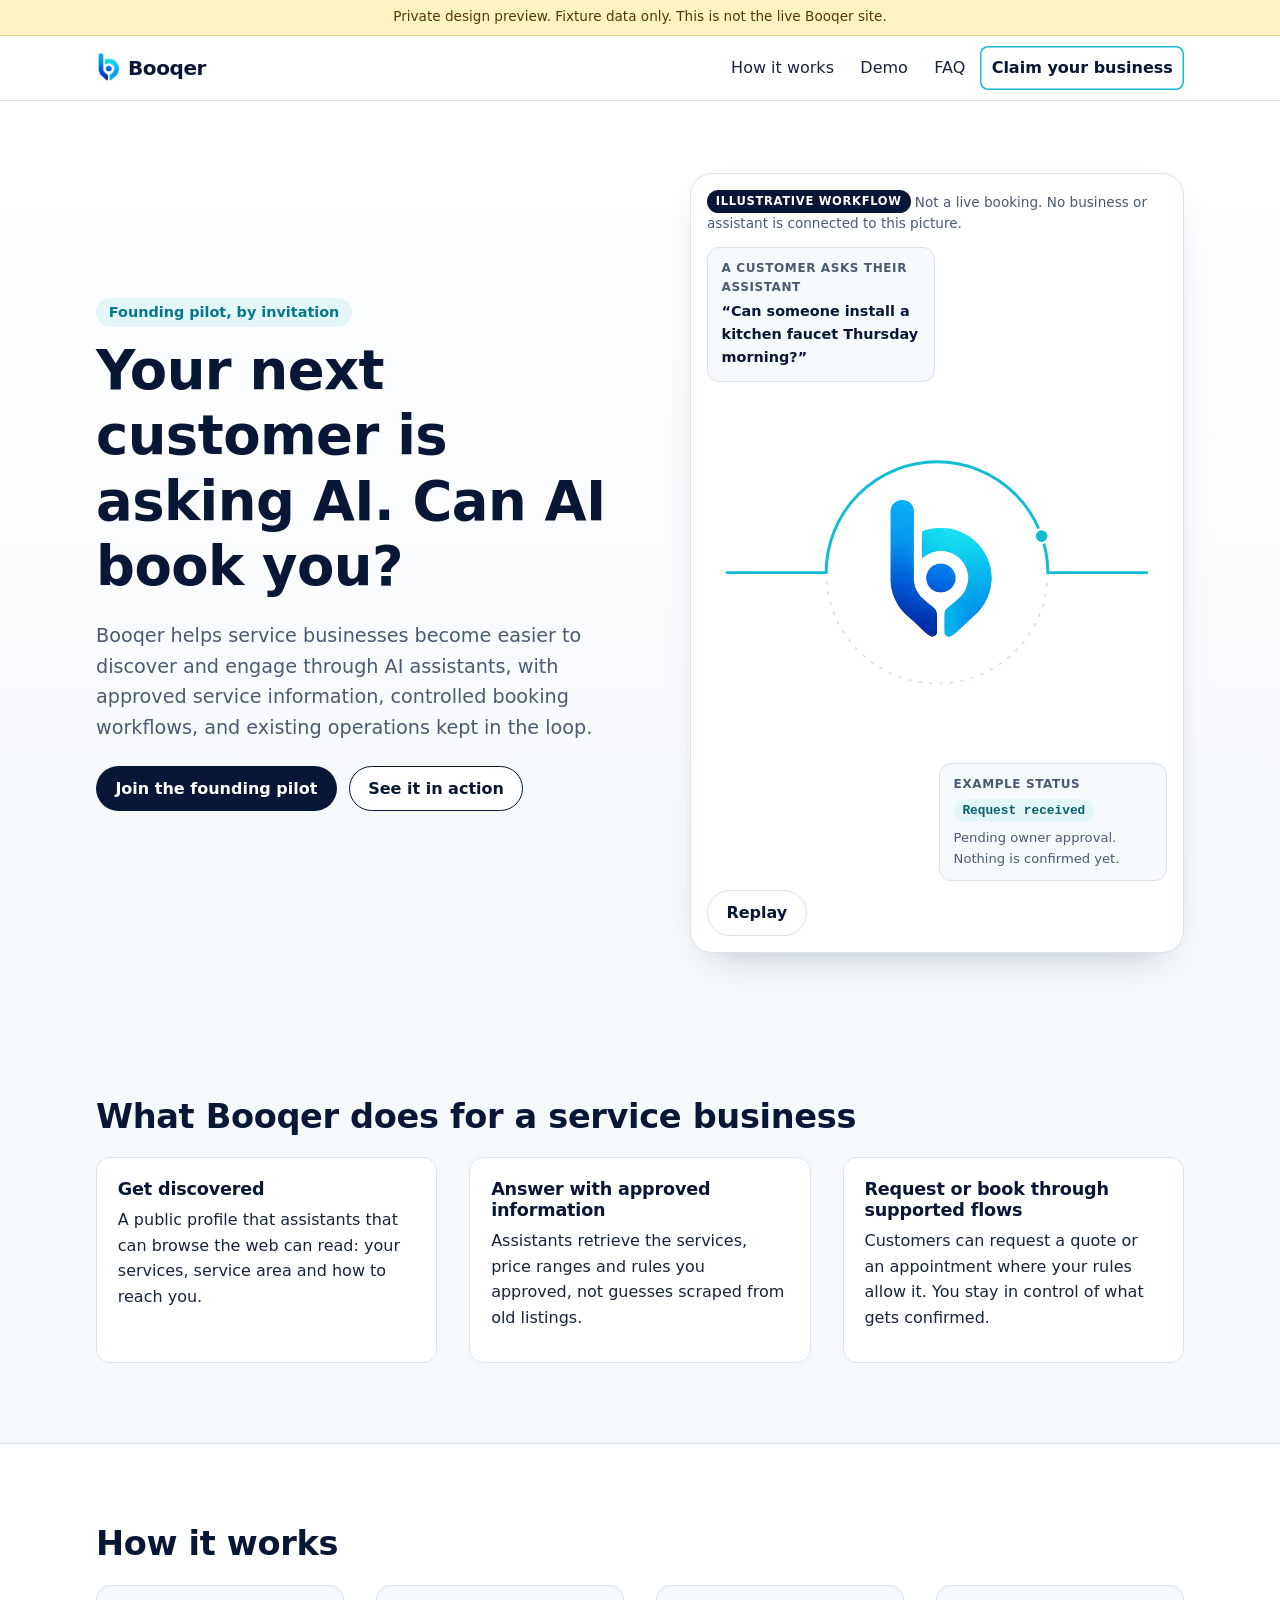
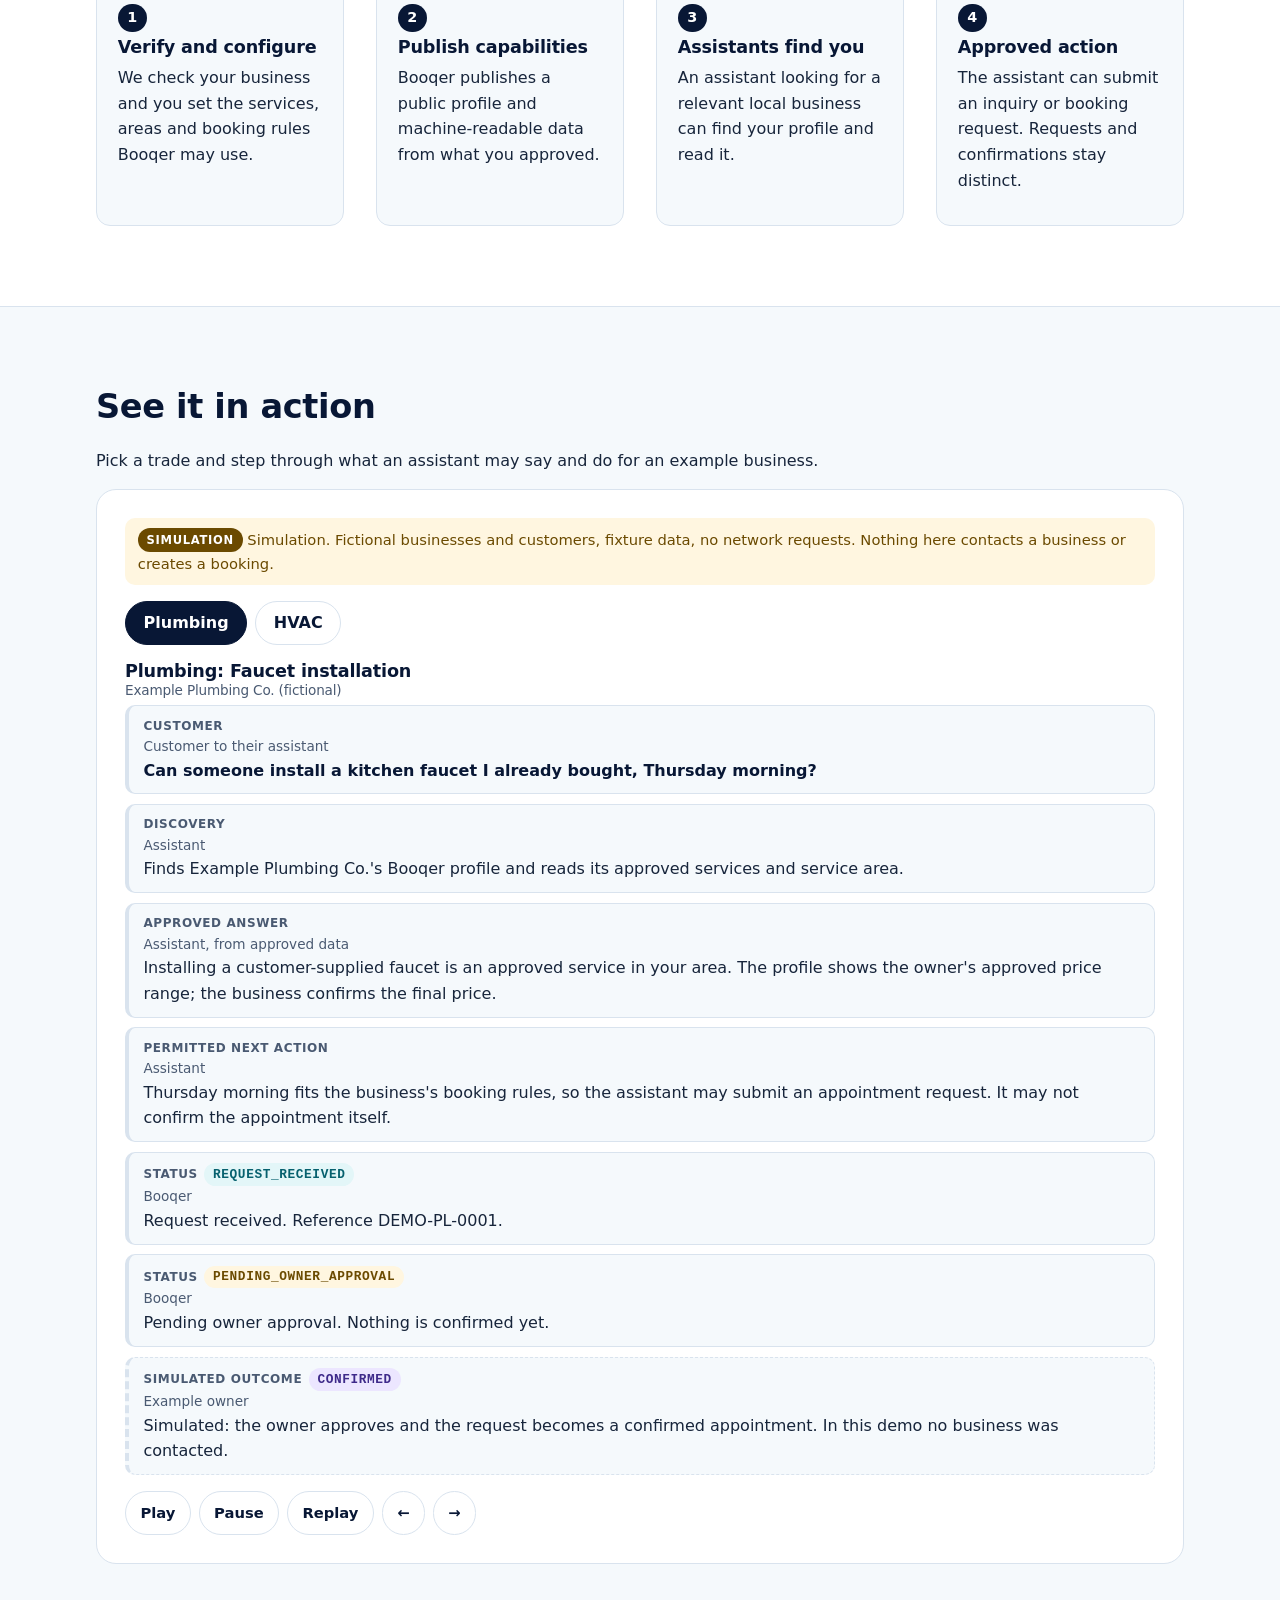
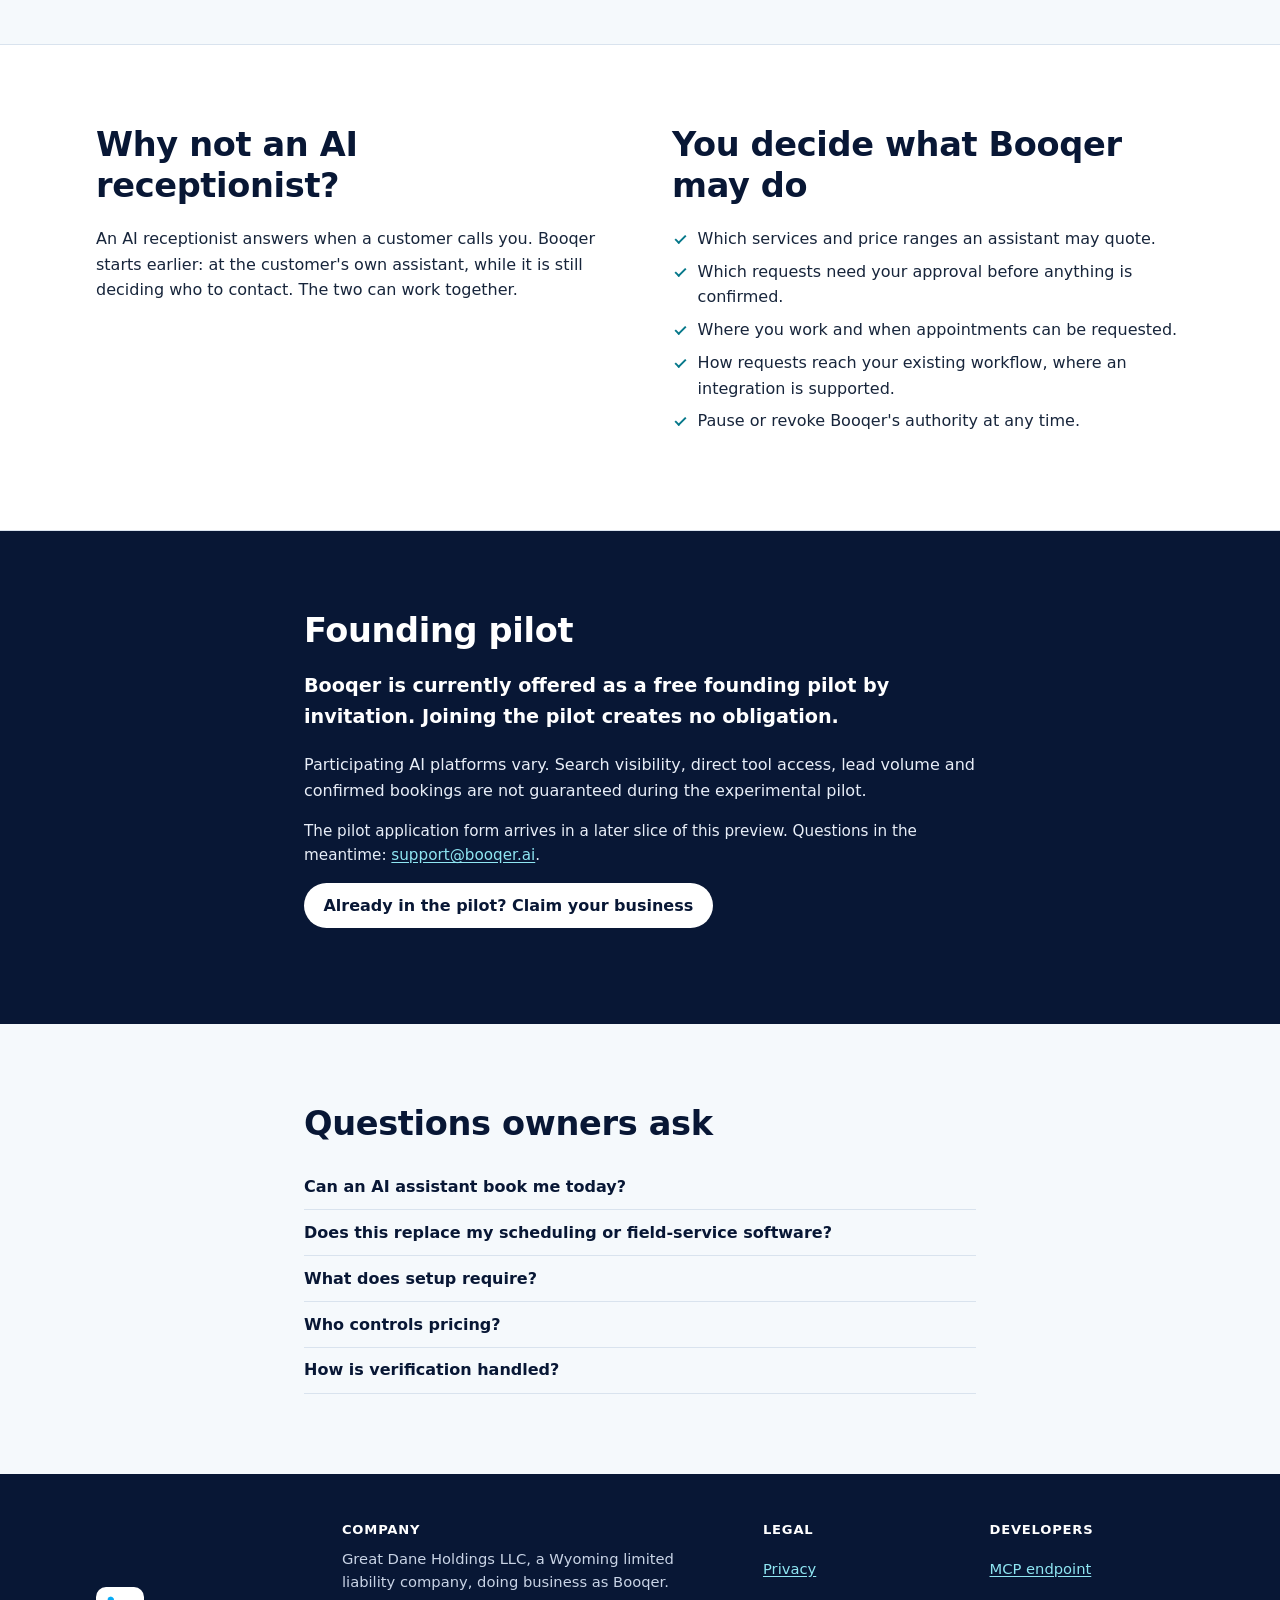
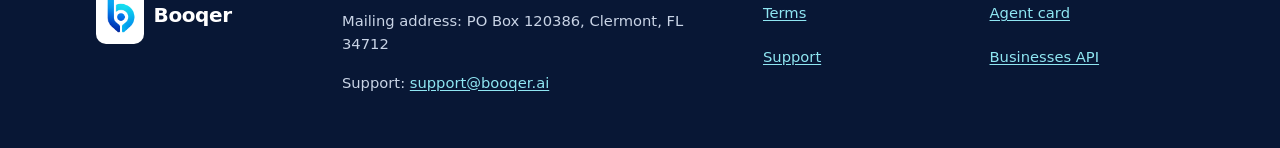
==== index.html @ a50f2f99 "Static mock preview of the Booqer website (noindex)" ====
<!doctype html>
<html lang="en">
<head>
<meta charset="utf-8">
<meta name="viewport" content="width=device-width,initial-scale=1">
<meta name="robots" content="noindex,nofollow">
<meta name="description" content="Booqer helps service businesses become easier to discover and engage through AI assistants, with approved service information, controlled booking workflows, and existing operations kept in the loop.">
<title>Booqer: AI-accessible service businesses (preview)</title>
<link rel="stylesheet" href="website/site.css">
<script src="website/site.js" defer></script>
</head>
<body>
<a class="skip" href="#main">Skip to content</a>
<div class="preview-banner" role="note">Private design preview. Fixture data only. This is not the live Booqer site.</div>
<header class="site-header">
<div class="wrap header-row">
<a class="brand" href="index.html"><img class="beacon" src="website/booqer-beacon-clean.png" width="24" height="31" alt=""><span class="wordmark">Booqer</span></a>
<nav aria-label="Main">
<ul class="nav">
<li><a href="index.html#how">How it works</a></li>
<li><a href="index.html#demo">Demo</a></li>
<li><a href="index.html#faq">FAQ</a></li>
<li><a class="nav-claim" href="claim/index.html">Claim your business</a></li>
</ul>
</nav>
</div>
</header>
<main id="main" tabindex="-1"><section class="hero" aria-labelledby="hero-title">
<div class="wrap hero-grid">
<div class="hero-copy">
<p class="eyebrow">Founding pilot, by invitation</p>
<h1 id="hero-title">Your next customer is asking AI. Can AI book you?</h1>
<p class="lede">Booqer helps service businesses become easier to discover and engage through AI assistants, with approved service information, controlled booking workflows, and existing operations kept in the loop.</p>
<p class="cta-row">
<a class="btn btn-primary" href="#pilot">Join the founding pilot</a>
<a class="btn btn-secondary" href="#demo">See it in action</a>
</p>
</div>
<figure class="hero-visual" data-hero>
<figcaption class="visual-label"><span class="tag">Illustrative workflow</span> Not a live booking. No business or assistant is connected to this picture.</figcaption>
<div class="hero-flow">
<div class="flow-card flow-request">
<p class="flow-meta">A customer asks their assistant</p>
<p class="flow-text">“Can someone install a kitchen faucet Thursday morning?”</p>
</div>
<div class="stage">
<svg class="stage-svg" viewBox="0 0 360 320" aria-hidden="true" focusable="false">
<circle class="ring" cx="180" cy="160" r="95"/>
<path class="orbit" d="M 0 160 H 85 A 95 95 0 1 1 275 160 H 360" pathLength="100"/>
<circle class="signal-end" cx="360" cy="160" r="6"/>
<circle class="signal" r="6"><animateMotion dur="2.4s" begin="indefinite" fill="freeze" path="M 0 160 H 85 A 95 95 0 1 1 275 160 H 360"/></circle>
</svg>
<span class="stage-beacon"><img src="website/booqer-beacon-clean.png" width="207" height="268" alt="Booqer Beacon"></span>
</div>
<div class="flow-card flow-status">
<p class="flow-meta">Example status</p>
<p class="flow-text"><span class="status-pill status-request_received">Request received</span></p>
<p class="flow-sub">Pending owner approval. Nothing is confirmed yet.</p>
</div>
</div>
<button type="button" class="btn btn-quiet js-only" data-hero-replay>Replay</button>
</figure>
</div>
</section><section class="section" aria-labelledby="outcomes-title">
<div class="wrap">
<h2 id="outcomes-title">What Booqer does for a service business</h2>
<ul class="cards cards-3"><li class="card reveal"><h3>Get discovered</h3><p>A public profile that assistants that can browse the web can read: your services, service area and how to reach you.</p></li><li class="card reveal"><h3>Answer with approved information</h3><p>Assistants retrieve the services, price ranges and rules you approved, not guesses scraped from old listings.</p></li><li class="card reveal"><h3>Request or book through supported flows</h3><p>Customers can request a quote or an appointment where your rules allow it. You stay in control of what gets confirmed.</p></li></ul>
</div>
</section><section class="section section-tint" id="how" aria-labelledby="how-title">
<div class="wrap">
<h2 id="how-title">How it works</h2>
<ol class="cards cards-4 numbered"><li class="card reveal"><h3>Verify and configure</h3><p>We check your business and you set the services, areas and booking rules Booqer may use.</p></li><li class="card reveal"><h3>Publish capabilities</h3><p>Booqer publishes a public profile and machine-readable data from what you approved.</p></li><li class="card reveal"><h3>Assistants find you</h3><p>An assistant looking for a relevant local business can find your profile and read it.</p></li><li class="card reveal"><h3>Approved action</h3><p>The assistant can submit an inquiry or booking request. Requests and confirmations stay distinct.</p></li></ol>
</div>
</section><section class="section" id="demo" aria-labelledby="demo-title">
<div class="wrap">
<h2 id="demo-title">See it in action</h2>
<p>Pick a trade and step through what an assistant may say and do for an example business.</p>
<div class="demo" data-demo>
<p class="sim-banner" role="note"><span class="tag tag-sim">Simulation</span> Simulation. Fictional businesses and customers, fixture data, no network requests. Nothing here contacts a business or creates a booking.</p>
<div class="tabs js-only" role="tablist" aria-label="Example trade"><button type="button" role="tab" id="tab-plumbing" aria-controls="scenario-plumbing" aria-selected="true" tabindex="0" data-tab="plumbing">Plumbing</button><button type="button" role="tab" id="tab-hvac" aria-controls="scenario-hvac" aria-selected="false" tabindex="-1" data-tab="hvac">HVAC</button></div>
<article class="scenario" id="scenario-plumbing" data-scenario="plumbing" role="tabpanel" aria-labelledby="tab-plumbing">
<h3 class="scenario-title">Plumbing: Faucet installation <span class="scenario-business">Example Plumbing Co. (fictional)</span></h3>
<ol class="journey"><li class="journey-step kind-question" data-step="0">
<p class="step-kind">Customer</p>
<p class="step-actor">Customer to their assistant</p>
<p class="step-text">Can someone install a kitchen faucet I already bought, Thursday morning?</p>
</li><li class="journey-step kind-lookup" data-step="1">
<p class="step-kind">Discovery</p>
<p class="step-actor">Assistant</p>
<p class="step-text">Finds Example Plumbing Co.&#39;s Booqer profile and reads its approved services and service area.</p>
</li><li class="journey-step kind-answer" data-step="2">
<p class="step-kind">Approved answer</p>
<p class="step-actor">Assistant, from approved data</p>
<p class="step-text">Installing a customer-supplied faucet is an approved service in your area. The profile shows the owner&#39;s approved price range; the business confirms the final price.</p>
</li><li class="journey-step kind-action" data-step="3">
<p class="step-kind">Permitted next action</p>
<p class="step-actor">Assistant</p>
<p class="step-text">Thursday morning fits the business&#39;s booking rules, so the assistant may submit an appointment request. It may not confirm the appointment itself.</p>
</li><li class="journey-step kind-status" data-step="4">
<p class="step-kind">Status <span class="status-pill status-request_received">request_received</span></p>
<p class="step-actor">Booqer</p>
<p class="step-text">Request received. Reference DEMO-PL-0001.</p>
</li><li class="journey-step kind-status" data-step="5">
<p class="step-kind">Status <span class="status-pill status-pending_owner_approval">pending_owner_approval</span></p>
<p class="step-actor">Booqer</p>
<p class="step-text">Pending owner approval. Nothing is confirmed yet.</p>
</li><li class="journey-step kind-simulated" data-step="6">
<p class="step-kind">Simulated outcome <span class="status-pill status-confirmed">confirmed</span></p>
<p class="step-actor">Example owner</p>
<p class="step-text">Simulated: the owner approves and the request becomes a confirmed appointment. In this demo no business was contacted.</p>
</li></ol>
<div class="journey-controls js-only" role="group" aria-label="Demo controls for Plumbing">
<button type="button" class="btn btn-small" data-action="play">Play</button>
<button type="button" class="btn btn-small" data-action="pause">Pause</button>
<button type="button" class="btn btn-small" data-action="replay">Replay</button>
<button type="button" class="btn btn-small" data-action="prev" aria-label="Previous step">←</button>
<button type="button" class="btn btn-small" data-action="next" aria-label="Next step">→</button>
<span class="step-count" aria-live="polite" data-live></span>
</div>
</article><article class="scenario" id="scenario-hvac" data-scenario="hvac" role="tabpanel" aria-labelledby="tab-hvac" data-initially-hidden="1">
<h3 class="scenario-title">HVAC: Diagnostic visit <span class="scenario-business">Example HVAC Co. (fictional)</span></h3>
<ol class="journey"><li class="journey-step kind-question" data-step="0">
<p class="step-kind">Customer</p>
<p class="step-actor">Customer to their assistant</p>
<p class="step-text">My AC is blowing warm air. Can someone diagnose it this week?</p>
</li><li class="journey-step kind-lookup" data-step="1">
<p class="step-kind">Discovery</p>
<p class="step-actor">Assistant</p>
<p class="step-text">Finds Example HVAC Co.&#39;s Booqer profile and reads its approved services and booking rules.</p>
</li><li class="journey-step kind-answer" data-step="2">
<p class="step-kind">Approved answer</p>
<p class="step-actor">Assistant, from approved data</p>
<p class="step-text">A diagnostic visit is an approved service. Repair or replacement pricing needs a quote from the business after the diagnosis.</p>
</li><li class="journey-step kind-boundary" data-step="3">
<p class="step-kind">Outside approved scope</p>
<p class="step-actor">Assistant</p>
<p class="step-text">The customer asks for a guaranteed same-day emergency visit. That is not an approved service, so the assistant says so and promises nothing.</p>
</li><li class="journey-step kind-action" data-step="4">
<p class="step-kind">Permitted next action</p>
<p class="step-actor">Assistant</p>
<p class="step-text">The assistant may request a diagnostic appointment in an open window this week.</p>
</li><li class="journey-step kind-status" data-step="5">
<p class="step-kind">Status <span class="status-pill status-request_received">request_received</span></p>
<p class="step-actor">Booqer</p>
<p class="step-text">Request received. Reference DEMO-HV-0001.</p>
</li><li class="journey-step kind-status" data-step="6">
<p class="step-kind">Status <span class="status-pill status-pending_owner_approval">pending_owner_approval</span></p>
<p class="step-actor">Booqer</p>
<p class="step-text">Pending owner approval. Nothing is confirmed yet.</p>
</li><li class="journey-step kind-simulated" data-step="7">
<p class="step-kind">Simulated outcome <span class="status-pill status-confirmed">confirmed</span></p>
<p class="step-actor">Example owner</p>
<p class="step-text">Simulated: the owner approves a time and the request becomes a confirmed appointment. In this demo no business was contacted.</p>
</li></ol>
<div class="journey-controls js-only" role="group" aria-label="Demo controls for HVAC">
<button type="button" class="btn btn-small" data-action="play">Play</button>
<button type="button" class="btn btn-small" data-action="pause">Pause</button>
<button type="button" class="btn btn-small" data-action="replay">Replay</button>
<button type="button" class="btn btn-small" data-action="prev" aria-label="Previous step">←</button>
<button type="button" class="btn btn-small" data-action="next" aria-label="Next step">→</button>
<span class="step-count" aria-live="polite" data-live></span>
</div>
</article>
</div>
</div>
</section><section class="section section-tint" aria-labelledby="controls-title">
<div class="wrap split">
<div class="reveal">
<h2>Why not an AI receptionist?</h2>
<p>An AI receptionist answers when a customer calls you. Booqer starts earlier: at the customer&#39;s own assistant, while it is still deciding who to contact. The two can work together.</p>
</div>
<div class="reveal">
<h2 id="controls-title">You decide what Booqer may do</h2>
<ul class="checks"><li>Which services and price ranges an assistant may quote.</li><li>Which requests need your approval before anything is confirmed.</li><li>Where you work and when appointments can be requested.</li><li>How requests reach your existing workflow, where an integration is supported.</li><li>Pause or revoke Booqer&#39;s authority at any time.</li></ul>
</div>
</div>
</section><section class="section section-navy" id="pilot" aria-labelledby="pilot-title">
<div class="wrap pilot">
<h2 id="pilot-title">Founding pilot</h2>
<p class="pilot-line">Booqer is currently offered as a free founding pilot by invitation. Joining the pilot creates no obligation.</p>
<p>Participating AI platforms vary. Search visibility, direct tool access, lead volume and confirmed bookings are not guaranteed during the experimental pilot.</p>
<p class="pilot-note">The pilot application form arrives in a later slice of this preview. Questions in the meantime: <a href="mailto:support@booqer.ai">support@booqer.ai</a>.</p>
<p><a class="btn btn-on-navy" href="claim/index.html">Already in the pilot? Claim your business</a></p>
</div>
</section><section class="section" id="faq" aria-labelledby="faq-title">
<div class="wrap narrow">
<h2 id="faq-title">Questions owners ask</h2>
<details class="faq"><summary>Can an AI assistant book me today?</summary><p>Sometimes, and not everywhere. Assistants that can browse the web can find a Booqer profile and submit a request through it. Whether a given assistant does so depends on that assistant. A request is not a confirmed appointment until you approve it.</p></details><details class="faq"><summary>Does this replace my scheduling or field-service software?</summary><p>No. Booqer sits in front of your existing tools. Where an integration is supported, requests can be passed along; it is not a replacement for the software you already use.</p></details><details class="faq"><summary>What does setup require?</summary><p>A short application, a check of your business, and a conversation about the services, areas and rules you want published. Pilot onboarding is assisted.</p></details><details class="faq"><summary>Who controls pricing?</summary><p>You do. Assistants only see the price ranges you approve, and anything outside your rules goes to you for approval.</p></details><details class="faq"><summary>How is verification handled?</summary><p>We check business information, review the authority of the person claiming the business, and enforce a signed, limited delegation. Verification reduces impersonation risk; it does not vouch for service quality or legal outcomes.</p></details>
</div>
</section></main>
<footer class="site-footer">
<div class="wrap footer-grid">
<div class="footer-brand"><span class="beacon-tile"><img class="beacon" src="website/booqer-beacon-clean.png" width="32" height="41" alt=""></span><span class="wordmark">Booqer</span></div>
<div>
<h2 class="footer-h">Company</h2>
<p>Great Dane Holdings LLC, a Wyoming limited liability company, doing business as Booqer.</p>
<p>Mailing address: PO Box 120386, Clermont, FL 34712</p>
<p>Support: <a href="mailto:support@booqer.ai">support@booqer.ai</a></p>
</div>
<div>
<h2 class="footer-h">Legal</h2>
<ul class="plain">
<li><a href="https://booqer.ai/privacy">Privacy</a></li>
<li><a href="https://booqer.ai/terms">Terms</a></li>
<li><a href="https://booqer.ai/support">Support</a></li>
</ul>
</div>
<div>
<h2 class="footer-h">Developers</h2>
<ul class="plain"><li><a href="https://booqer.ai/mcp">MCP endpoint</a></li><li><a href="https://booqer.ai/.well-known/agent.json">Agent card</a></li><li><a href="https://booqer.ai/v1/businesses">Businesses API</a></li></ul>
</div>
</div>
</footer>
</body>
</html>
---- website/site.css ----
/* Booqer website preview. Navy/cyan tokens from spec §5.1. Mobile first; motion only as progressive enhancement. */
@font-face{font-family:"Inter";src:url("/shop-themes/inter-latin.woff2") format("woff2");font-weight:100 900;font-display:swap}

:root{
  --navy:#081735;--navy-2:#10265a;--cyan:#12bcd4;--cyan-ink:#06788a;--bg:#f5f9fc;--ink:#17253b;--muted:#4a5a72;
  --line:#d9e3ee;--card:#fff;--warn-bg:#fff6e0;--warn-ink:#6b4a00;--bad-bg:#fdecec;--bad-ink:#8a1c1c;--ok-bg:#e3f6f8;--ok-ink:#06606e;
  --radius:14px;--gap:clamp(1rem,3vw,2rem);--wrap:72rem;
  --ease:cubic-bezier(.2,.7,.2,1);--micro:160ms;--enter:500ms;
}
*,*::before,*::after{box-sizing:border-box}
html{-webkit-text-size-adjust:100%}
body{margin:0;font:400 1rem/1.6 "Inter",system-ui,-apple-system,"Segoe UI",sans-serif;color:var(--ink);background:var(--bg);overflow-wrap:break-word}
img{max-width:100%;height:auto}
a{color:var(--cyan-ink);text-underline-offset:.15em}
a:hover{color:var(--navy)}
:focus-visible{outline:3px solid var(--cyan);outline-offset:3px;border-radius:4px}
h1,h2,h3{color:var(--navy);line-height:1.2;letter-spacing:-.01em}
h1{font-size:clamp(2rem,6vw,3.4rem);margin:.2em 0 .4em;font-weight:750}
h2{font-size:clamp(1.5rem,3.6vw,2.1rem);margin:0 0 .6em;font-weight:700}
h3{font-size:1.1rem;margin:0 0 .4em;font-weight:650}
p{margin:0 0 1em}
.wrap{max-width:var(--wrap);margin:0 auto;padding:0 16px}
@media (min-width:768px){.wrap{padding:0 32px}}
.narrow{max-width:46rem}
.skip{position:absolute;left:-999px;top:0;background:var(--navy);color:#fff;padding:.6rem 1rem;z-index:10}
.skip:focus{left:8px;top:8px}
main:focus{outline:none}
.plain{list-style:none;margin:0;padding:0}
.plain li{margin:.3rem 0}

/* Preview banner, header, nav */
.preview-banner{background:#fff3c4;color:#4d3b00;font-size:.85rem;text-align:center;padding:.4rem 16px;border-bottom:1px solid #ecd98a}
.site-header{background:#fff;border-bottom:1px solid var(--line)}
.header-row{display:flex;flex-wrap:wrap;align-items:center;justify-content:space-between;gap:.5rem 1.5rem;min-height:64px;padding-top:.5rem;padding-bottom:.5rem}
.brand{display:inline-flex;align-items:center;gap:.5rem;text-decoration:none;color:var(--navy);min-height:44px}
.brand .beacon{width:24px;height:31px}
.wordmark{font-weight:750;font-size:1.25rem;letter-spacing:-.02em;color:var(--navy)}
.nav{display:flex;flex-wrap:wrap;gap:.25rem;list-style:none;margin:0;padding:0}
.nav a{display:inline-flex;align-items:center;min-height:44px;padding:0 .7rem;text-decoration:none;color:var(--ink);border-radius:8px;transition:background var(--micro) var(--ease)}
.nav a:hover{background:var(--bg)}
.nav a.nav-claim{color:var(--navy);font-weight:600;box-shadow:inset 0 0 0 1.5px var(--cyan)}
.nav a[aria-current]{background:var(--ok-bg)}
@media (max-width:519px){.nav{width:100%;justify-content:space-between}.nav a{padding:0 .45rem;font-size:.92rem}}

/* Buttons */
.btn{display:inline-flex;align-items:center;justify-content:center;gap:.4rem;min-height:44px;padding:.55rem 1.15rem;border-radius:999px;font:inherit;font-weight:600;text-decoration:none;border:1.5px solid transparent;cursor:pointer;transition:background var(--micro) var(--ease),border-color var(--micro) var(--ease),transform var(--micro) var(--ease)}
.btn-primary{background:var(--navy);color:#fff}
.btn-primary:hover{background:var(--navy-2);color:#fff}
.btn-secondary{background:#fff;color:var(--navy);border-color:var(--navy)}
.btn-secondary:hover{background:var(--bg);color:var(--navy)}
.btn-quiet{background:transparent;color:var(--navy);border-color:var(--line);min-height:44px}
.btn-on-navy,.section-navy .btn-on-navy{background:#fff;color:var(--navy)}
.section-navy .btn-on-navy:hover{background:#e3f6f8;color:var(--navy)}
.btn-small{min-height:44px;padding:.35rem .9rem;background:#fff;color:var(--navy);border-color:var(--line);font-size:.92rem}
.btn-small:hover{border-color:var(--cyan)}
.btn[disabled]{cursor:not-allowed;opacity:.75;background:#eef2f6;color:var(--muted);border-color:var(--line)}
.btn:active:not([disabled]){transform:translateY(1px)}
.disabled-tag{font-size:.72rem;font-weight:600;text-transform:uppercase;letter-spacing:.04em;background:#fff;border:1px solid var(--line);border-radius:999px;padding:.05rem .45rem}
.cta-row{display:flex;flex-wrap:wrap;gap:.75rem;margin-top:1.4rem}

/* Tags and status pills */
.tag{display:inline-block;font-size:.72rem;font-weight:700;text-transform:uppercase;letter-spacing:.06em;padding:.15rem .55rem;border-radius:999px;background:var(--navy);color:#fff;vertical-align:.1em}
.tag-sim{background:#6b4a00}
.status-pill{display:inline-block;font:600 .8rem/1.4 ui-monospace,SFMono-Regular,Menlo,monospace;padding:.15rem .55rem;border-radius:999px;background:var(--ok-bg);color:var(--ok-ink);white-space:nowrap}
.status-pending_owner_approval,.status-claim-activation_hold,.status-claim-authority_review,.status-claim-identity_pending{background:var(--warn-bg);color:var(--warn-ink)}
.status-confirmed{background:#ece6ff;color:#3e2a8a}
.status-claim-needs_information{background:var(--warn-bg);color:var(--warn-ink)}
.status-claim-rejected{background:var(--bad-bg);color:var(--bad-ink)}
.status-claim-draft{background:#eef2f6;color:var(--muted)}
.status-claim-approved_in_demo{background:#ece6ff;color:#3e2a8a}

/* Hero */
.hero{background:linear-gradient(180deg,#fff 0%,var(--bg) 100%);padding:clamp(2rem,6vw,4.5rem) 0 clamp(2rem,5vw,4rem)}
.hero-grid{display:grid;gap:2rem;align-items:center}
@media (min-width:960px){.hero-grid{grid-template-columns:1.05fr .95fr;gap:3rem}}
.hero-grid>*,.hero-flow>*,.claim-grid>*{min-width:0}
.eyebrow{display:inline-block;font-weight:600;color:var(--cyan-ink);background:var(--ok-bg);border-radius:999px;padding:.2rem .8rem;font-size:.9rem;margin:0}
.lede{font-size:clamp(1.05rem,2.2vw,1.2rem);color:var(--muted);max-width:38rem}
.hero-visual{margin:0;background:#fff;border:1px solid var(--line);border-radius:22px;padding:1rem;box-shadow:0 18px 40px -24px rgba(8,23,53,.35)}
.visual-label{font-size:.85rem;color:var(--muted);margin-bottom:.75rem}
.hero-flow{display:grid;grid-template-columns:1fr 1fr;grid-template-areas:"req ." "stage stage" ". status";gap:.25rem}
.flow-card{background:var(--bg);border:1px solid var(--line);border-radius:12px;padding:.7rem .85rem;font-size:.9rem}
.flow-card p{margin:0}
.flow-request{grid-area:req}
.flow-status{grid-area:status}
.flow-meta{font-size:.75rem;font-weight:600;text-transform:uppercase;letter-spacing:.05em;color:var(--muted)}
.flow-text{color:var(--navy);font-weight:600;margin-top:.2rem!important}
.flow-sub{font-size:.82rem;color:var(--muted);margin-top:.3rem!important}
.stage{grid-area:stage;position:relative;max-width:420px;width:100%;margin:0 auto;aspect-ratio:360/320}
.stage-svg{position:absolute;inset:0;width:100%;height:100%;overflow:visible}
.ring{fill:none;stroke:var(--line);stroke-width:1.5;stroke-dasharray:3 6}
.orbit{fill:none;stroke:var(--cyan);stroke-width:2.5;stroke-linecap:round;stroke-dasharray:100;stroke-dashoffset:0}
.signal,.signal-end{fill:var(--cyan);stroke:#fff;stroke-width:2}
.signal{opacity:0}
/* The Beacon is shown no larger than its native 207px width (stage max 420px x 28.75%). */
.stage-beacon{position:absolute;left:50%;top:50%;width:28.75%;transform:translate(-50%,-50%);display:block}
.stage-beacon img{display:block;width:100%;height:auto}
.hero-visual [data-hero-replay]{margin-top:.6rem}
/* Motion runs only while JS has started a play, and never under reduced motion. */
.hero-visual.is-playing .orbit{animation:draw 2.4s linear both}
.hero-visual.is-playing .signal{opacity:1}
.hero-visual.is-playing .signal-end{opacity:0}
.hero-visual.is-playing .flow-status{animation:rise var(--enter) var(--ease) 2.2s both}
.hero-visual.is-playing .flow-request{animation:rise var(--enter) var(--ease) both}
.is-tab-hidden *{animation-play-state:paused!important}
@keyframes draw{from{stroke-dashoffset:100}to{stroke-dashoffset:0}}
@keyframes rise{from{opacity:0;transform:translateY(8px)}to{opacity:1;transform:none}}

/* Sections and cards */
.section{padding:clamp(2.5rem,7vw,5rem) 0}
.section-tint{background:#fff;border-top:1px solid var(--line);border-bottom:1px solid var(--line)}
.section-navy{background:var(--navy);color:#e8eef8}
.section-navy h2{color:#fff}
.section-navy a{color:#8fe6f2}
.cards{display:grid;gap:var(--gap);list-style:none;margin:0;padding:0}
@media (min-width:768px){.cards-3{grid-template-columns:repeat(3,1fr)}.cards-4{grid-template-columns:repeat(2,1fr)}}
@media (min-width:1100px){.cards-4{grid-template-columns:repeat(4,1fr)}}
.card{background:var(--card);border:1px solid var(--line);border-radius:var(--radius);padding:1.3rem 1.3rem 1rem}
.section-tint .card{background:var(--bg)}
.numbered{counter-reset:n}
.numbered .card{counter-increment:n;position:relative;padding-top:3.2rem}
.numbered .card::before{content:counter(n);position:absolute;top:1.1rem;left:1.3rem;width:1.8rem;height:1.8rem;border-radius:50%;background:var(--navy);color:#fff;display:grid;place-items:center;font-weight:700;font-size:.9rem}
.split{display:grid;gap:2.5rem}
@media (min-width:900px){.split{grid-template-columns:1fr 1fr;gap:4rem}}
.checks,.crosses{padding:0;margin:0 0 1em;list-style:none}
.checks li,.crosses li{position:relative;padding-left:1.6rem;margin:.45rem 0}
.checks li::before{content:"";position:absolute;left:.2rem;top:.55em;width:.7rem;height:.38rem;border-left:2.5px solid var(--cyan-ink);border-bottom:2.5px solid var(--cyan-ink);transform:rotate(-45deg)}
.crosses li::before{content:"\00d7";position:absolute;left:.25rem;top:-.05em;font-weight:700;color:var(--bad-ink)}
/* One-time reveal, added by JS only for cards below the fold. Without JS or with reduced motion, cards are simply visible. */
.reveal.will-reveal{opacity:0;transform:translateY(12px)}
.reveal.revealed{opacity:1;transform:none;transition:opacity var(--enter) var(--ease),transform var(--enter) var(--ease)}

/* Demo */
.demo{background:#fff;border:1px solid var(--line);border-radius:20px;padding:clamp(1rem,3vw,1.75rem)}
.sim-banner{background:var(--warn-bg);color:var(--warn-ink);border-radius:10px;padding:.6rem .8rem;font-size:.92rem}
.tabs{display:flex;gap:.5rem;margin:1rem 0;flex-wrap:wrap}
.tabs [role=tab]{min-height:44px;padding:.4rem 1.1rem;border-radius:999px;border:1.5px solid var(--line);background:#fff;color:var(--navy);font:inherit;font-weight:600;cursor:pointer;transition:background var(--micro) var(--ease),border-color var(--micro) var(--ease)}
.tabs [role=tab][aria-selected=true]{background:var(--navy);border-color:var(--navy);color:#fff}
.scenario+.scenario{margin-top:2rem}
.has-js .scenario+.scenario{margin-top:0}
.scenario-title{margin-top:1rem}
.scenario-business{display:block;font-size:.85rem;font-weight:500;color:var(--muted)}
.journey{list-style:none;margin:0;padding:0;display:grid;gap:.6rem}
.journey-step{border:1px solid var(--line);border-left:4px solid var(--line);border-radius:10px;padding:.65rem .9rem;background:var(--bg);transition:opacity var(--micro) var(--ease),border-color var(--micro) var(--ease),background var(--micro) var(--ease)}
.journey-step p{margin:0}
.step-kind{font-size:.75rem;font-weight:700;text-transform:uppercase;letter-spacing:.05em;color:var(--muted);display:flex;flex-wrap:wrap;gap:.4rem;align-items:center}
.step-actor{font-size:.85rem;color:var(--muted)}
.step-text{color:var(--ink)}
.kind-question .step-text{font-weight:600;color:var(--navy)}
.kind-boundary{border-left-color:var(--bad-ink)}
.kind-simulated{border-style:dashed}
/* With JS: upcoming steps are dimmed, not hidden, so the full transcript stays readable. */
.journey.is-stepping .journey-step{opacity:.45}
.journey.is-stepping .journey-step.is-done{opacity:1}
.journey.is-stepping .journey-step.is-current{opacity:1;border-left-color:var(--cyan);background:#fff;box-shadow:0 6px 18px -12px rgba(8,23,53,.4)}
.journey-controls{display:flex;flex-wrap:wrap;gap:.5rem;align-items:center;margin-top:1rem}
.step-count{font-size:.88rem;color:var(--muted);margin-left:.25rem}

/* Pilot, FAQ */
.pilot{max-width:46rem}
.pilot-line{font-size:1.2rem;color:#fff;font-weight:600}
.pilot-note{font-size:.95rem}
.faq{border-bottom:1px solid var(--line)}
.faq summary{cursor:pointer;min-height:44px;display:flex;align-items:center;padding:.6rem 0;font-weight:600;color:var(--navy)}
.faq p{color:var(--muted)}

/* Claim */
.claim h1{font-size:clamp(1.8rem,5vw,2.6rem)}
.claim-grid{display:grid;gap:2rem;margin-top:1.5rem}
@media (min-width:900px){.claim-grid{grid-template-columns:15rem 1fr;gap:3rem}}
.small-h{font-size:.85rem;text-transform:uppercase;letter-spacing:.05em;color:var(--muted)}
.state-nav ul{list-style:none;margin:0;padding:0;display:flex;flex-wrap:wrap;gap:.4rem}
@media (min-width:900px){.state-nav ul{flex-direction:column}}
.state-nav a{display:flex;align-items:center;min-height:44px;padding:0 .8rem;border:1px solid var(--line);border-radius:10px;background:#fff;text-decoration:none;color:var(--ink)}
.state-nav a[aria-current]{border-color:var(--navy);background:var(--navy);color:#fff}
.resume{margin-top:.8rem}
.claim-main{background:#fff;border:1px solid var(--line);border-radius:20px;padding:clamp(1rem,3vw,2rem)}
.claim-status{font-weight:600}
.claim-progress{list-style:none;margin:1rem 0 1.5rem;padding:0;display:grid;gap:.4rem}
.check{display:flex;flex-wrap:wrap;justify-content:space-between;gap:.25rem 1rem;padding:.55rem .8rem;border-radius:10px;background:var(--bg);border-left:4px solid var(--line)}
.check-status{font-size:.88rem;font-weight:600;color:var(--muted)}
.check-passed_in_demo{border-left-color:var(--cyan-ink)}
.check-passed_in_demo .check-status{color:var(--ok-ink)}
.check-in_progress,.check-waiting,.check-needs_information{border-left-color:#c99a10}
.check-needs_information .check-status,.check-waiting .check-status{color:var(--warn-ink)}
.check-failed{border-left-color:var(--bad-ink)}
.check-failed .check-status{color:var(--bad-ink)}
.claim-panel{border-top:1px solid var(--line);padding-top:1.25rem}
.facts{display:grid;gap:.5rem;margin:0 0 1.25rem}
@media (min-width:600px){.facts{grid-template-columns:1fr 1fr}}
.facts div{background:var(--bg);border-radius:10px;padding:.5rem .8rem}
.facts dt{font-size:.78rem;color:var(--muted);font-weight:600}
.facts dd{margin:0;font-weight:600;color:var(--navy)}
.option-row{display:flex;flex-wrap:wrap;gap:.6rem;margin:.5rem 0 1rem}
.note{font-size:.9rem;color:var(--muted);background:var(--bg);border-radius:10px;padding:.6rem .8rem}
.reviewer-note{background:var(--warn-bg);color:var(--warn-ink);border-radius:10px;padding:.6rem .8rem}
.synthetic-flag{font-weight:800;letter-spacing:.02em;color:#3e2a8a;background:#ece6ff;border:2px dashed #3e2a8a;border-radius:12px;padding:.8rem 1rem}

/* Footer */
.site-footer{background:var(--navy);color:#c9d4e6;padding:3rem 0 2.5rem;font-size:.92rem}
.site-footer a{color:#8fe6f2}
.footer-grid{display:grid;gap:2rem}
@media (min-width:768px){.footer-grid{grid-template-columns:1.1fr 2fr 1fr 1fr}}
.footer-brand{display:flex;align-items:center;gap:.6rem}
.footer-brand .wordmark{color:#fff}
/* Approved light container so the navy part of the Beacon stays visible on navy (spec §5.4). */
.beacon-tile{display:inline-grid;place-items:center;background:#fff;border-radius:10px;padding:8px}
.beacon-tile .beacon{width:32px;height:41px}
.footer-h{color:#fff;font-size:.82rem;text-transform:uppercase;letter-spacing:.06em;margin-bottom:.6rem}
.site-footer li{margin:0}
.site-footer li a{display:inline-flex;align-items:center;min-height:44px}

/* JS-only controls stay out of the no-JS page. */
.js-only{display:none!important}
.has-js .js-only{display:flex!important}
.has-js .btn.js-only{display:inline-flex!important}
.has-js .resume.js-only[hidden]{display:none!important}

@media (prefers-reduced-motion:reduce){
  *,*::before,*::after{animation:none!important;transition:none!important;scroll-behavior:auto!important}
  .signal{opacity:0!important}
  .signal-end{opacity:1!important}
  .reveal.will-reveal{opacity:1;transform:none}
}
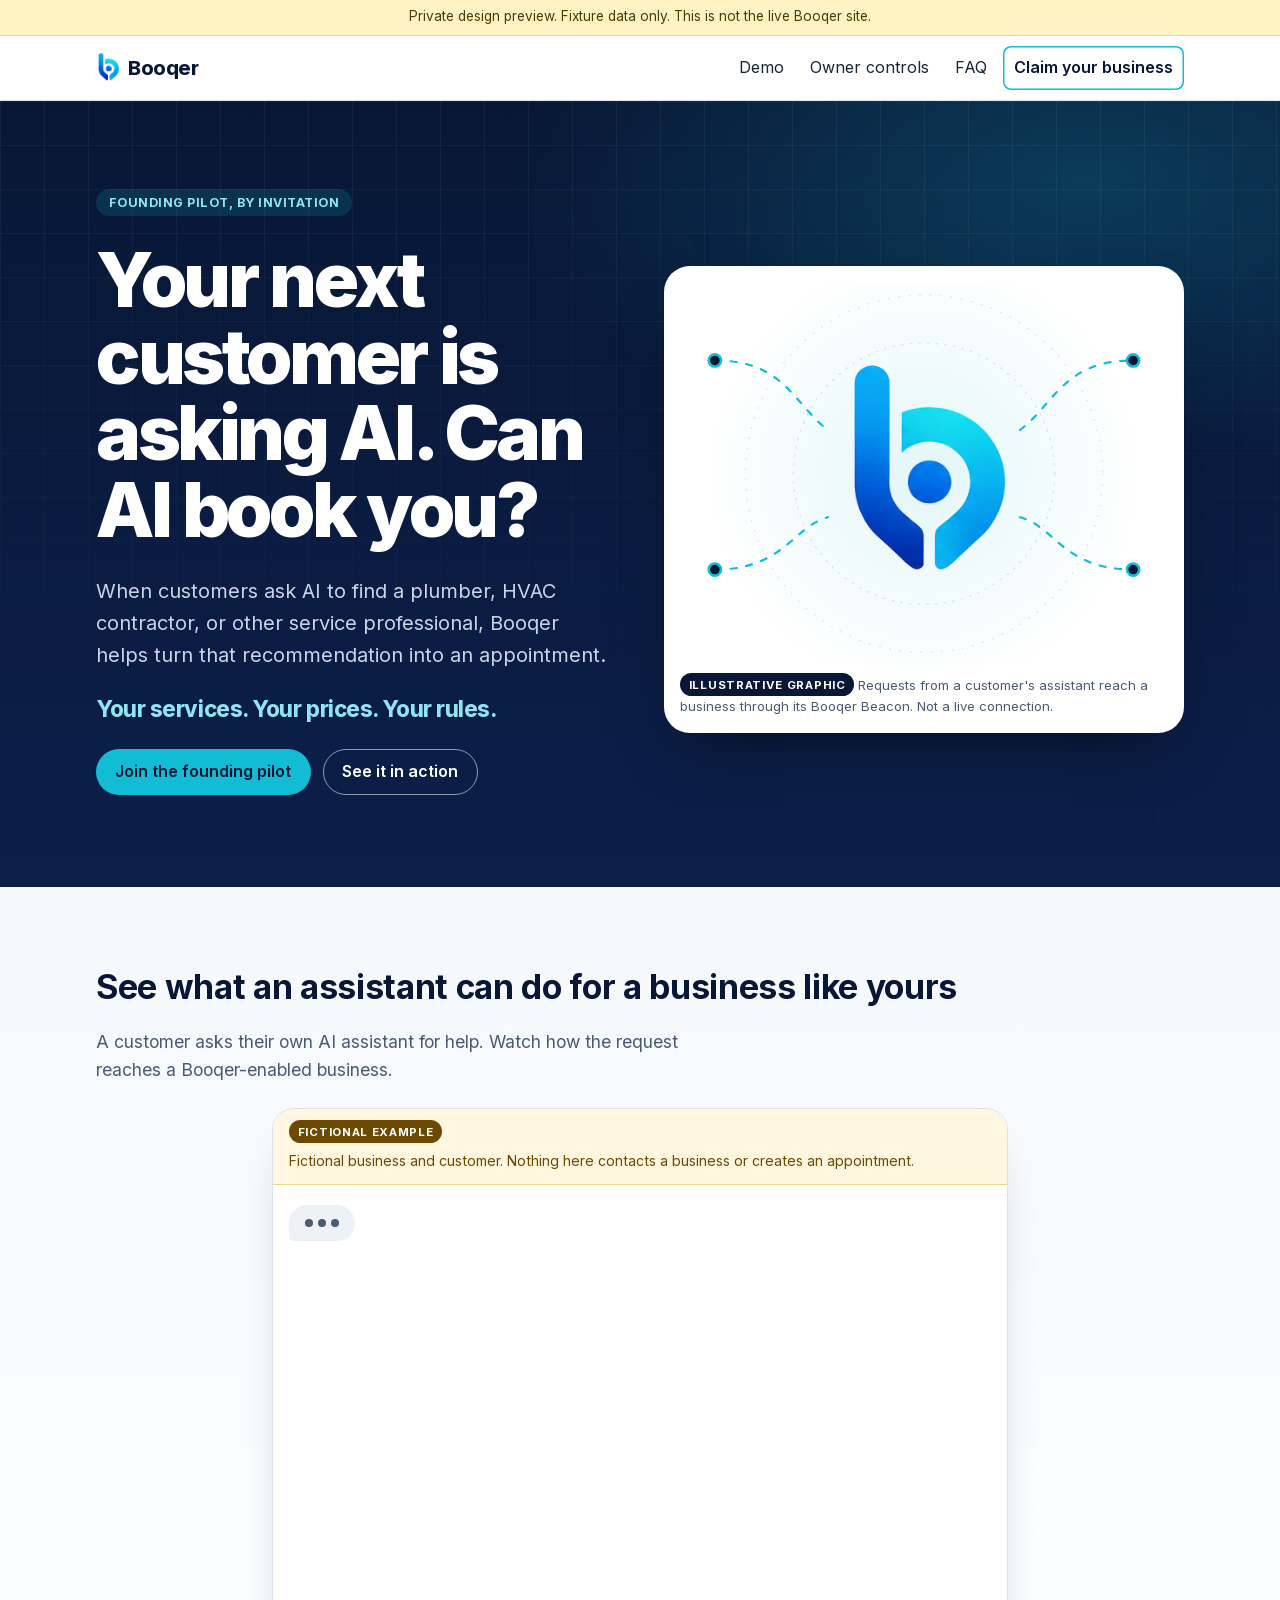
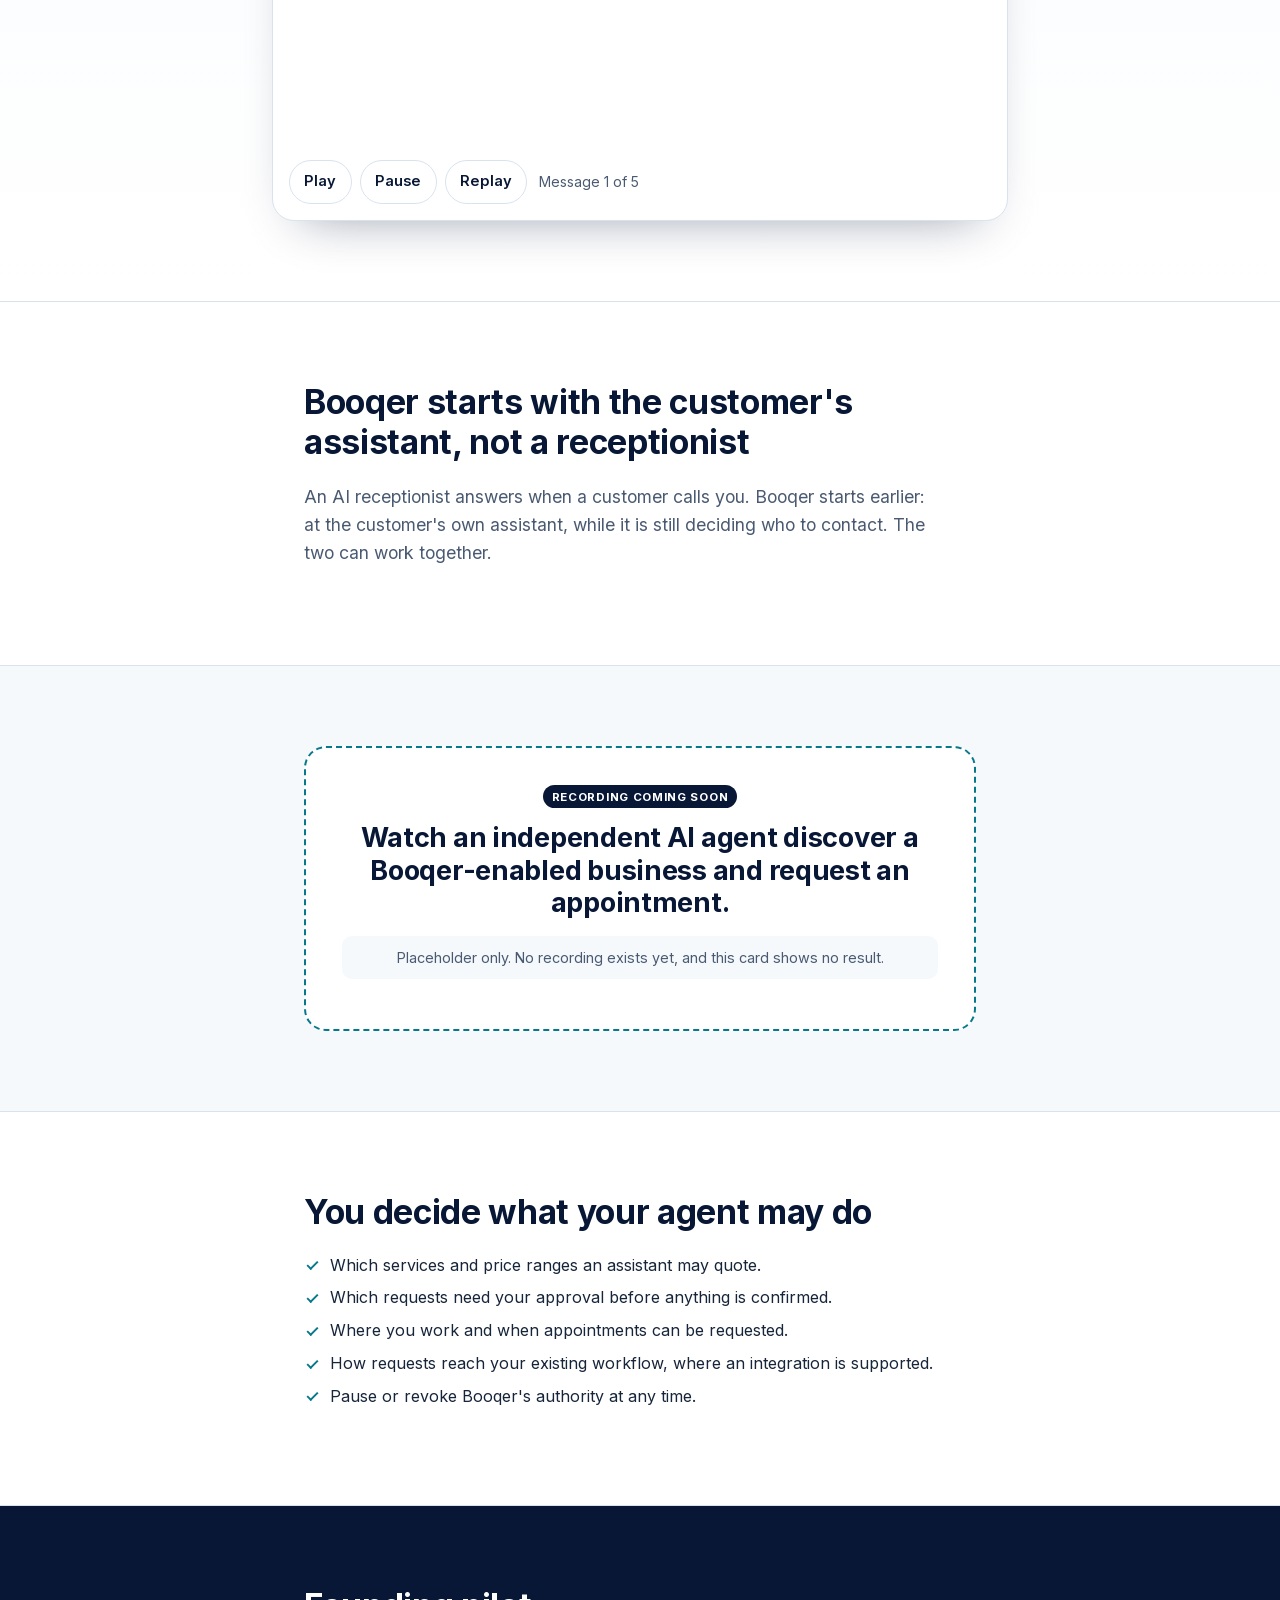
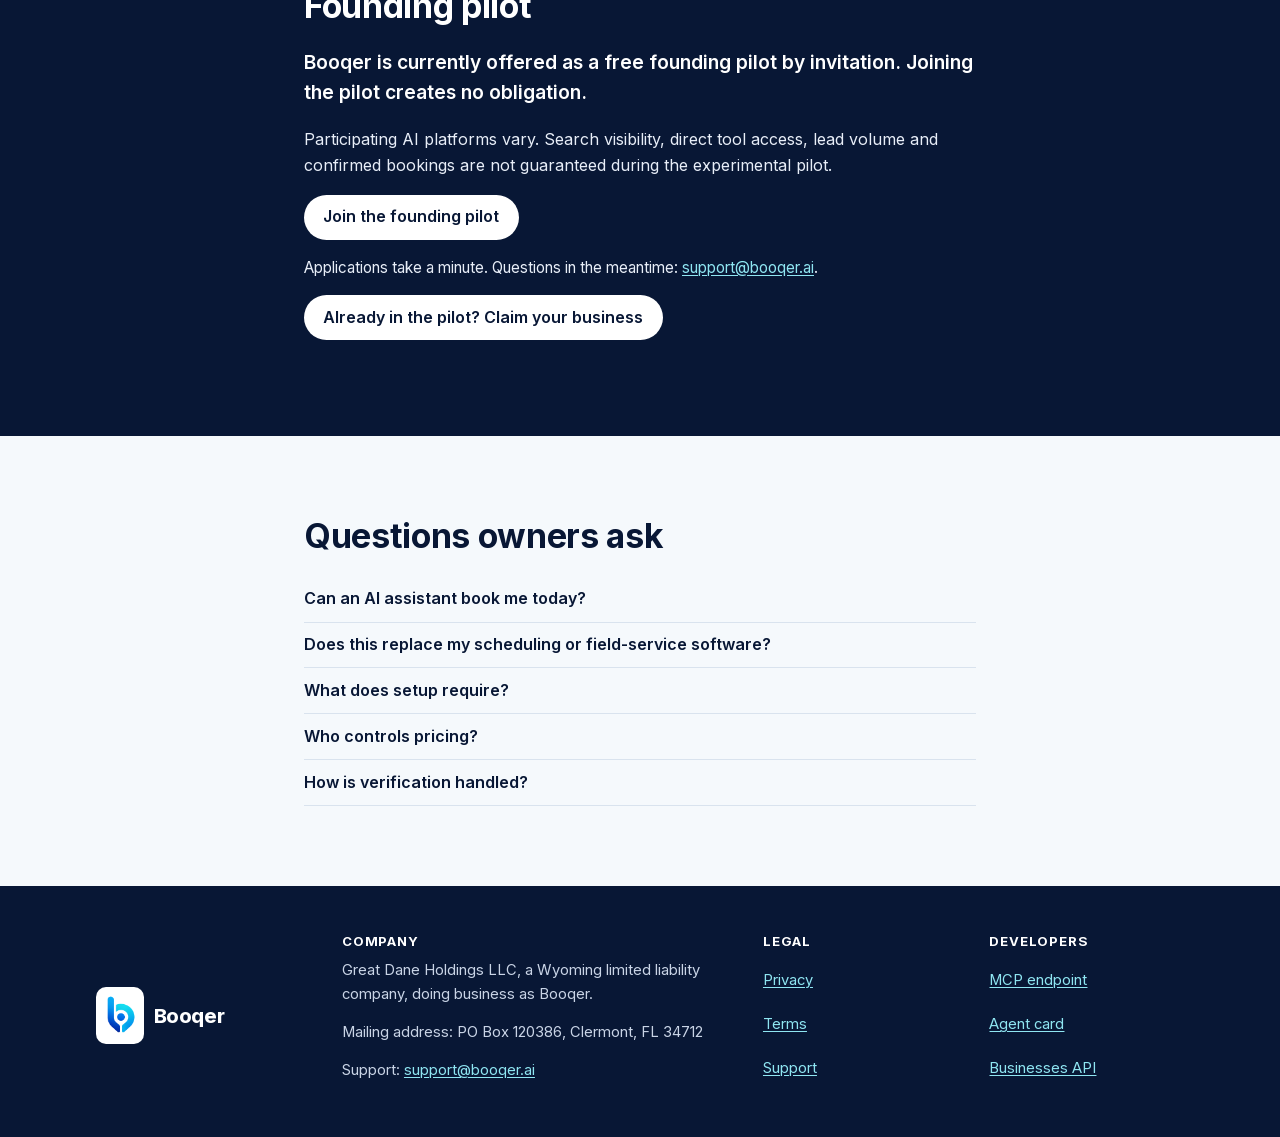
==== commit 7c72e3b5: "Website v2 static preview (S-57)" ====
--- a/index.html
+++ b/index.html
@@ -4,7 +4,7 @@
 <meta charset="utf-8">
 <meta name="viewport" content="width=device-width,initial-scale=1">
 <meta name="robots" content="noindex,nofollow">
-<meta name="description" content="Booqer helps service businesses become easier to discover and engage through AI assistants, with approved service information, controlled booking workflows, and existing operations kept in the loop.">
+<meta name="description" content="When customers ask AI to find a plumber, HVAC contractor, or other service professional, Booqer helps turn that recommendation into an appointment.">
 <title>Booqer: AI-accessible service businesses (preview)</title>
 <link rel="stylesheet" href="website/site.css">
 <script src="website/site.js" defer></script>
@@ -17,8 +17,8 @@
 <a class="brand" href="index.html"><img class="beacon" src="website/booqer-beacon-clean.png" width="24" height="31" alt=""><span class="wordmark">Booqer</span></a>
 <nav aria-label="Main">
 <ul class="nav">
-<li><a href="index.html#how">How it works</a></li>
 <li><a href="index.html#demo">Demo</a></li>
+<li><a href="index.html#controls">Owner controls</a></li>
 <li><a href="index.html#faq">FAQ</a></li>
 <li><a class="nav-claim" href="claim/index.html">Claim your business</a></li>
 </ul>
@@ -30,156 +30,69 @@
 <div class="hero-copy">
 <p class="eyebrow">Founding pilot, by invitation</p>
 <h1 id="hero-title">Your next customer is asking AI. Can AI book you?</h1>
-<p class="lede">Booqer helps service businesses become easier to discover and engage through AI assistants, with approved service information, controlled booking workflows, and existing operations kept in the loop.</p>
+<p class="lede">When customers ask AI to find a plumber, HVAC contractor, or other service professional, Booqer helps turn that recommendation into an appointment.</p>
+<p class="hero-line">Your services. Your prices. Your rules.</p>
 <p class="cta-row">
-<a class="btn btn-primary" href="#pilot">Join the founding pilot</a>
+<a class="btn btn-primary" href="https://booqer.ai/apply">Join the founding pilot</a>
 <a class="btn btn-secondary" href="#demo">See it in action</a>
 </p>
 </div>
-<figure class="hero-visual" data-hero>
-<figcaption class="visual-label"><span class="tag">Illustrative workflow</span> Not a live booking. No business or assistant is connected to this picture.</figcaption>
-<div class="hero-flow">
-<div class="flow-card flow-request">
-<p class="flow-meta">A customer asks their assistant</p>
-<p class="flow-text">“Can someone install a kitchen faucet Thursday morning?”</p>
+<figure class="hero-visual">
+<div class="stage" aria-hidden="true">
+<svg class="stage-svg" viewBox="0 0 560 440" focusable="false">
+<circle class="ring" cx="280" cy="220" r="150"/>
+<circle class="ring ring-outer" cx="280" cy="220" r="205"/>
+<path class="comm-path" d="M 40 90 C 120 90 130 140 170 170"/><path class="comm-path" d="M 40 330 C 120 330 130 280 170 270"/><path class="comm-path" d="M 390 170 C 430 140 440 90 520 90"/><path class="comm-path" d="M 390 270 C 430 280 440 330 520 330"/>
+<circle class="node" cx="40" cy="90" r="7"/><circle class="node" cx="40" cy="330" r="7"/><circle class="node" cx="520" cy="90" r="7"/><circle class="node" cx="520" cy="330" r="7"/>
+</svg>
+<span class="stage-beacon"><img src="website/booqer-beacon-clean.png" width="207" height="268" alt=""></span>
 </div>
-<div class="stage">
-<svg class="stage-svg" viewBox="0 0 360 320" aria-hidden="true" focusable="false">
-<circle class="ring" cx="180" cy="160" r="95"/>
-<path class="orbit" d="M 0 160 H 85 A 95 95 0 1 1 275 160 H 360" pathLength="100"/>
-<circle class="signal-end" cx="360" cy="160" r="6"/>
-<circle class="signal" r="6"><animateMotion dur="2.4s" begin="indefinite" fill="freeze" path="M 0 160 H 85 A 95 95 0 1 1 275 160 H 360"/></circle>
-</svg>
-<span class="stage-beacon"><img src="website/booqer-beacon-clean.png" width="207" height="268" alt="Booqer Beacon"></span>
-</div>
-<div class="flow-card flow-status">
-<p class="flow-meta">Example status</p>
-<p class="flow-text"><span class="status-pill status-request_received">Request received</span></p>
-<p class="flow-sub">Pending owner approval. Nothing is confirmed yet.</p>
-</div>
-</div>
-<button type="button" class="btn btn-quiet js-only" data-hero-replay>Replay</button>
+<figcaption class="visual-label"><span class="tag">Illustrative graphic</span> Requests from a customer&#39;s assistant reach a business through its Booqer Beacon. Not a live connection.</figcaption>
 </figure>
 </div>
-</section><section class="section" aria-labelledby="outcomes-title">
+</section><section class="section section-demo" id="demo" aria-labelledby="demo-title">
 <div class="wrap">
-<h2 id="outcomes-title">What Booqer does for a service business</h2>
-<ul class="cards cards-3"><li class="card reveal"><h3>Get discovered</h3><p>A public profile that assistants that can browse the web can read: your services, service area and how to reach you.</p></li><li class="card reveal"><h3>Answer with approved information</h3><p>Assistants retrieve the services, price ranges and rules you approved, not guesses scraped from old listings.</p></li><li class="card reveal"><h3>Request or book through supported flows</h3><p>Customers can request a quote or an appointment where your rules allow it. You stay in control of what gets confirmed.</p></li></ul>
+<h2 id="demo-title">See what an assistant can do for a business like yours</h2>
+<p class="section-intro">A customer asks their own AI assistant for help. Watch how the request reaches a Booqer-enabled business.</p>
+<div class="chat-window" data-demo>
+<div class="chat-bar">
+<span class="tag tag-sim">Fictional example</span>
+<span class="chat-note">Fictional business and customer. Nothing here contacts a business or creates an appointment.</span>
 </div>
-</section><section class="section section-tint" id="how" aria-labelledby="how-title">
-<div class="wrap">
-<h2 id="how-title">How it works</h2>
-<ol class="cards cards-4 numbered"><li class="card reveal"><h3>Verify and configure</h3><p>We check your business and you set the services, areas and booking rules Booqer may use.</p></li><li class="card reveal"><h3>Publish capabilities</h3><p>Booqer publishes a public profile and machine-readable data from what you approved.</p></li><li class="card reveal"><h3>Assistants find you</h3><p>An assistant looking for a relevant local business can find your profile and read it.</p></li><li class="card reveal"><h3>Approved action</h3><p>The assistant can submit an inquiry or booking request. Requests and confirmations stay distinct.</p></li></ol>
-</div>
-</section><section class="section" id="demo" aria-labelledby="demo-title">
-<div class="wrap">
-<h2 id="demo-title">See it in action</h2>
-<p>Pick a trade and step through what an assistant may say and do for an example business.</p>
-<div class="demo" data-demo>
-<p class="sim-banner" role="note"><span class="tag tag-sim">Simulation</span> Simulation. Fictional businesses and customers, fixture data, no network requests. Nothing here contacts a business or creates a booking.</p>
-<div class="tabs js-only" role="tablist" aria-label="Example trade"><button type="button" role="tab" id="tab-plumbing" aria-controls="scenario-plumbing" aria-selected="true" tabindex="0" data-tab="plumbing">Plumbing</button><button type="button" role="tab" id="tab-hvac" aria-controls="scenario-hvac" aria-selected="false" tabindex="-1" data-tab="hvac">HVAC</button></div>
-<article class="scenario" id="scenario-plumbing" data-scenario="plumbing" role="tabpanel" aria-labelledby="tab-plumbing">
-<h3 class="scenario-title">Plumbing: Faucet installation <span class="scenario-business">Example Plumbing Co. (fictional)</span></h3>
-<ol class="journey"><li class="journey-step kind-question" data-step="0">
-<p class="step-kind">Customer</p>
-<p class="step-actor">Customer to their assistant</p>
-<p class="step-text">Can someone install a kitchen faucet I already bought, Thursday morning?</p>
-</li><li class="journey-step kind-lookup" data-step="1">
-<p class="step-kind">Discovery</p>
-<p class="step-actor">Assistant</p>
-<p class="step-text">Finds Example Plumbing Co.&#39;s Booqer profile and reads its approved services and service area.</p>
-</li><li class="journey-step kind-answer" data-step="2">
-<p class="step-kind">Approved answer</p>
-<p class="step-actor">Assistant, from approved data</p>
-<p class="step-text">Installing a customer-supplied faucet is an approved service in your area. The profile shows the owner&#39;s approved price range; the business confirms the final price.</p>
-</li><li class="journey-step kind-action" data-step="3">
-<p class="step-kind">Permitted next action</p>
-<p class="step-actor">Assistant</p>
-<p class="step-text">Thursday morning fits the business&#39;s booking rules, so the assistant may submit an appointment request. It may not confirm the appointment itself.</p>
-</li><li class="journey-step kind-status" data-step="4">
-<p class="step-kind">Status <span class="status-pill status-request_received">request_received</span></p>
-<p class="step-actor">Booqer</p>
-<p class="step-text">Request received. Reference DEMO-PL-0001.</p>
-</li><li class="journey-step kind-status" data-step="5">
-<p class="step-kind">Status <span class="status-pill status-pending_owner_approval">pending_owner_approval</span></p>
-<p class="step-actor">Booqer</p>
-<p class="step-text">Pending owner approval. Nothing is confirmed yet.</p>
-</li><li class="journey-step kind-simulated" data-step="6">
-<p class="step-kind">Simulated outcome <span class="status-pill status-confirmed">confirmed</span></p>
-<p class="step-actor">Example owner</p>
-<p class="step-text">Simulated: the owner approves and the request becomes a confirmed appointment. In this demo no business was contacted.</p>
-</li></ol>
-<div class="journey-controls js-only" role="group" aria-label="Demo controls for Plumbing">
+<ol class="chat" aria-label="Fictional example: conversation transcript"><li class="chat-item chat-customer" data-step="0"><p class="chat-actor">Customer&#39;s assistant</p><p class="chat-text">I need someone to install a kitchen faucet in Clermont this week.</p></li><li class="chat-item chat-system" data-step="1"><p class="chat-label">Business discovery</p><p class="chat-text">The assistant looks for local plumbers that publish approved services through Booqer.</p></li><li class="chat-item chat-system" data-step="2"><p class="chat-label">Authorized connection</p><p class="chat-text">It connects to Example Plumbing Co.&#39;s agent, which acts only within what the owner approved.</p></li><li class="chat-item chat-agent" data-step="3"><p class="chat-actor">Example Plumbing Co. Booqer agent (fictional)</p><p class="chat-text">We offer faucet installations in your area. Would you like to request an appointment?</p></li><li class="chat-item chat-result" data-step="4"><p class="chat-label">Appointment request available</p><p class="chat-text">The customer can now send a request. The owner decides what happens next.</p></li></ol>
+<div class="chat-controls js-only" role="group" aria-label="Demo controls">
 <button type="button" class="btn btn-small" data-action="play">Play</button>
 <button type="button" class="btn btn-small" data-action="pause">Pause</button>
 <button type="button" class="btn btn-small" data-action="replay">Replay</button>
-<button type="button" class="btn btn-small" data-action="prev" aria-label="Previous step">←</button>
-<button type="button" class="btn btn-small" data-action="next" aria-label="Next step">→</button>
 <span class="step-count" aria-live="polite" data-live></span>
 </div>
-</article><article class="scenario" id="scenario-hvac" data-scenario="hvac" role="tabpanel" aria-labelledby="tab-hvac" data-initially-hidden="1">
-<h3 class="scenario-title">HVAC: Diagnostic visit <span class="scenario-business">Example HVAC Co. (fictional)</span></h3>
-<ol class="journey"><li class="journey-step kind-question" data-step="0">
-<p class="step-kind">Customer</p>
-<p class="step-actor">Customer to their assistant</p>
-<p class="step-text">My AC is blowing warm air. Can someone diagnose it this week?</p>
-</li><li class="journey-step kind-lookup" data-step="1">
-<p class="step-kind">Discovery</p>
-<p class="step-actor">Assistant</p>
-<p class="step-text">Finds Example HVAC Co.&#39;s Booqer profile and reads its approved services and booking rules.</p>
-</li><li class="journey-step kind-answer" data-step="2">
-<p class="step-kind">Approved answer</p>
-<p class="step-actor">Assistant, from approved data</p>
-<p class="step-text">A diagnostic visit is an approved service. Repair or replacement pricing needs a quote from the business after the diagnosis.</p>
-</li><li class="journey-step kind-boundary" data-step="3">
-<p class="step-kind">Outside approved scope</p>
-<p class="step-actor">Assistant</p>
-<p class="step-text">The customer asks for a guaranteed same-day emergency visit. That is not an approved service, so the assistant says so and promises nothing.</p>
-</li><li class="journey-step kind-action" data-step="4">
-<p class="step-kind">Permitted next action</p>
-<p class="step-actor">Assistant</p>
-<p class="step-text">The assistant may request a diagnostic appointment in an open window this week.</p>
-</li><li class="journey-step kind-status" data-step="5">
-<p class="step-kind">Status <span class="status-pill status-request_received">request_received</span></p>
-<p class="step-actor">Booqer</p>
-<p class="step-text">Request received. Reference DEMO-HV-0001.</p>
-</li><li class="journey-step kind-status" data-step="6">
-<p class="step-kind">Status <span class="status-pill status-pending_owner_approval">pending_owner_approval</span></p>
-<p class="step-actor">Booqer</p>
-<p class="step-text">Pending owner approval. Nothing is confirmed yet.</p>
-</li><li class="journey-step kind-simulated" data-step="7">
-<p class="step-kind">Simulated outcome <span class="status-pill status-confirmed">confirmed</span></p>
-<p class="step-actor">Example owner</p>
-<p class="step-text">Simulated: the owner approves a time and the request becomes a confirmed appointment. In this demo no business was contacted.</p>
-</li></ol>
-<div class="journey-controls js-only" role="group" aria-label="Demo controls for HVAC">
-<button type="button" class="btn btn-small" data-action="play">Play</button>
-<button type="button" class="btn btn-small" data-action="pause">Pause</button>
-<button type="button" class="btn btn-small" data-action="replay">Replay</button>
-<button type="button" class="btn btn-small" data-action="prev" aria-label="Previous step">←</button>
-<button type="button" class="btn btn-small" data-action="next" aria-label="Next step">→</button>
-<span class="step-count" aria-live="polite" data-live></span>
-</div>
-</article>
 </div>
 </div>
-</section><section class="section section-tint" aria-labelledby="controls-title">
-<div class="wrap split">
-<div class="reveal">
-<h2>Why not an AI receptionist?</h2>
-<p>An AI receptionist answers when a customer calls you. Booqer starts earlier: at the customer&#39;s own assistant, while it is still deciding who to contact. The two can work together.</p>
+</section><section class="section section-tint" id="assistant-first" aria-labelledby="assistant-title">
+<div class="wrap narrow reveal">
+<h2 id="assistant-title">Booqer starts with the customer&#39;s assistant, not a receptionist</h2>
+<p class="section-intro">An AI receptionist answers when a customer calls you. Booqer starts earlier: at the customer&#39;s own assistant, while it is still deciding who to contact. The two can work together.</p>
 </div>
-<div class="reveal">
-<h2 id="controls-title">You decide what Booqer may do</h2>
+</section><section class="section" aria-labelledby="evidence-title">
+<div class="wrap narrow">
+<div class="evidence-card reveal">
+<p class="evidence-status"><span class="tag">Recording coming soon</span></p>
+<h2 id="evidence-title">Watch an independent AI agent discover a Booqer-enabled business and request an appointment.</h2>
+<p class="note">Placeholder only. No recording exists yet, and this card shows no result.</p>
+</div>
+</div>
+</section><section class="section section-tint" id="controls" aria-labelledby="controls-title">
+<div class="wrap narrow reveal">
+<h2 id="controls-title">You decide what your agent may do</h2>
 <ul class="checks"><li>Which services and price ranges an assistant may quote.</li><li>Which requests need your approval before anything is confirmed.</li><li>Where you work and when appointments can be requested.</li><li>How requests reach your existing workflow, where an integration is supported.</li><li>Pause or revoke Booqer&#39;s authority at any time.</li></ul>
-</div>
 </div>
 </section><section class="section section-navy" id="pilot" aria-labelledby="pilot-title">
 <div class="wrap pilot">
 <h2 id="pilot-title">Founding pilot</h2>
 <p class="pilot-line">Booqer is currently offered as a free founding pilot by invitation. Joining the pilot creates no obligation.</p>
 <p>Participating AI platforms vary. Search visibility, direct tool access, lead volume and confirmed bookings are not guaranteed during the experimental pilot.</p>
-<p class="pilot-note">The pilot application form arrives in a later slice of this preview. Questions in the meantime: <a href="mailto:support@booqer.ai">support@booqer.ai</a>.</p>
+<p><a class="btn btn-on-navy" href="https://booqer.ai/apply">Join the founding pilot</a></p>
+<p class="pilot-note">Applications take a minute. Questions in the meantime: <a href="mailto:support@booqer.ai">support@booqer.ai</a>.</p>
 <p><a class="btn btn-on-navy" href="claim/index.html">Already in the pilot? Claim your business</a></p>
 </div>
 </section><section class="section" id="faq" aria-labelledby="faq-title">
--- a/website/site.css
+++ b/website/site.css
@@ -1,5 +1,5 @@
 /* Booqer website preview. Navy/cyan tokens from spec §5.1. Mobile first; motion only as progressive enhancement. */
-@font-face{font-family:"Inter";src:url("/shop-themes/inter-latin.woff2") format("woff2");font-weight:100 900;font-display:swap}
+@font-face{font-family:"Inter";src:url("inter-latin.woff2") format("woff2");font-weight:100 900;font-display:swap}
 
 :root{
   --navy:#081735;--navy-2:#10265a;--cyan:#12bcd4;--cyan-ink:#06788a;--bg:#f5f9fc;--ink:#17253b;--muted:#4a5a72;
@@ -61,49 +61,43 @@
 /* Tags and status pills */
 .tag{display:inline-block;font-size:.72rem;font-weight:700;text-transform:uppercase;letter-spacing:.06em;padding:.15rem .55rem;border-radius:999px;background:var(--navy);color:#fff;vertical-align:.1em}
 .tag-sim{background:#6b4a00}
-.status-pill{display:inline-block;font:600 .8rem/1.4 ui-monospace,SFMono-Regular,Menlo,monospace;padding:.15rem .55rem;border-radius:999px;background:var(--ok-bg);color:var(--ok-ink);white-space:nowrap}
-.status-pending_owner_approval,.status-claim-activation_hold,.status-claim-authority_review,.status-claim-identity_pending{background:var(--warn-bg);color:var(--warn-ink)}
+.status-pill{display:inline-block;font:600 .85rem/1.4 "Inter",system-ui,sans-serif;padding:.15rem .65rem;border-radius:999px;background:var(--ok-bg);color:var(--ok-ink)}
+.status-pending_owner_approval,.status-claim-activation_hold,.status-claim-authority_review,.status-claim-identity_pending,.status-claim-scope_approval{background:var(--warn-bg);color:var(--warn-ink)}
 .status-confirmed{background:#ece6ff;color:#3e2a8a}
 .status-claim-needs_information{background:var(--warn-bg);color:var(--warn-ink)}
 .status-claim-rejected{background:var(--bad-bg);color:var(--bad-ink)}
 .status-claim-draft{background:#eef2f6;color:var(--muted)}
 .status-claim-approved_in_demo{background:#ece6ff;color:#3e2a8a}
 
-/* Hero */
-.hero{background:linear-gradient(180deg,#fff 0%,var(--bg) 100%);padding:clamp(2rem,6vw,4.5rem) 0 clamp(2rem,5vw,4rem)}
-.hero-grid{display:grid;gap:2rem;align-items:center}
-@media (min-width:960px){.hero-grid{grid-template-columns:1.05fr .95fr;gap:3rem}}
-.hero-grid>*,.hero-flow>*,.claim-grid>*{min-width:0}
+/* Hero: an AI-infrastructure feel. Navy field, large display type, a light stage so the navy Beacon stays visible. */
+.hero{position:relative;overflow:hidden;color:#dbe6f7;padding:clamp(2.5rem,7vw,5.5rem) 0 clamp(2.5rem,6vw,5rem);background:radial-gradient(60rem 30rem at 85% 10%,rgba(18,188,212,.22),transparent 60%),linear-gradient(180deg,var(--navy) 0%,#0b1f4a 100%)}
+.hero::before{content:"";position:absolute;inset:0;background-image:linear-gradient(rgba(255,255,255,.05) 1px,transparent 1px),linear-gradient(90deg,rgba(255,255,255,.05) 1px,transparent 1px);background-size:44px 44px;mask-image:linear-gradient(180deg,#000,transparent 85%);-webkit-mask-image:linear-gradient(180deg,#000,transparent 85%);pointer-events:none}
+.hero-grid{position:relative;display:grid;gap:2.5rem;align-items:center}
+@media (min-width:960px){.hero-grid{grid-template-columns:1fr 1fr;gap:3rem}}
+.hero-grid>*,.claim-grid>*{min-width:0}
+.hero h1{color:#fff;font-size:clamp(2.4rem,7.2vw,4.7rem);line-height:1.02;font-weight:850;letter-spacing:-.045em;margin:.35em 0 .35em}
 .eyebrow{display:inline-block;font-weight:600;color:var(--cyan-ink);background:var(--ok-bg);border-radius:999px;padding:.2rem .8rem;font-size:.9rem;margin:0}
-.lede{font-size:clamp(1.05rem,2.2vw,1.2rem);color:var(--muted);max-width:38rem}
-.hero-visual{margin:0;background:#fff;border:1px solid var(--line);border-radius:22px;padding:1rem;box-shadow:0 18px 40px -24px rgba(8,23,53,.35)}
-.visual-label{font-size:.85rem;color:var(--muted);margin-bottom:.75rem}
-.hero-flow{display:grid;grid-template-columns:1fr 1fr;grid-template-areas:"req ." "stage stage" ". status";gap:.25rem}
-.flow-card{background:var(--bg);border:1px solid var(--line);border-radius:12px;padding:.7rem .85rem;font-size:.9rem}
-.flow-card p{margin:0}
-.flow-request{grid-area:req}
-.flow-status{grid-area:status}
-.flow-meta{font-size:.75rem;font-weight:600;text-transform:uppercase;letter-spacing:.05em;color:var(--muted)}
-.flow-text{color:var(--navy);font-weight:600;margin-top:.2rem!important}
-.flow-sub{font-size:.82rem;color:var(--muted);margin-top:.3rem!important}
-.stage{grid-area:stage;position:relative;max-width:420px;width:100%;margin:0 auto;aspect-ratio:360/320}
+.hero .eyebrow{background:rgba(18,188,212,.16);color:#8fe6f2;letter-spacing:.04em;text-transform:uppercase;font-size:.78rem;font-weight:700}
+.lede{font-size:clamp(1.05rem,2.2vw,1.25rem);color:var(--muted);max-width:38rem}
+.hero .lede{color:#c9d4e6}
+.hero-line{font-size:clamp(1.1rem,2.4vw,1.4rem);font-weight:750;letter-spacing:-.02em;color:#8fe6f2;margin:0}
+.hero .btn-primary{background:var(--cyan);color:var(--navy)}
+.hero .btn-primary:hover{background:#5fd7e8;color:var(--navy)}
+.hero .btn-secondary{background:transparent;color:#fff;border-color:rgba(255,255,255,.55)}
+.hero .btn-secondary:hover{background:rgba(255,255,255,.1);color:#fff}
+.hero-visual{margin:0;background:#fff;border-radius:26px;padding:1rem;box-shadow:0 30px 60px -28px rgba(0,0,0,.6)}
+.visual-label{font-size:.82rem;color:var(--muted);margin-top:.5rem}
+.stage{position:relative;max-width:560px;width:100%;margin:0 auto;aspect-ratio:560/440;background:radial-gradient(circle at 50% 50%,#e3f6f8,#fff 70%);border-radius:18px}
 .stage-svg{position:absolute;inset:0;width:100%;height:100%;overflow:visible}
-.ring{fill:none;stroke:var(--line);stroke-width:1.5;stroke-dasharray:3 6}
-.orbit{fill:none;stroke:var(--cyan);stroke-width:2.5;stroke-linecap:round;stroke-dasharray:100;stroke-dashoffset:0}
-.signal,.signal-end{fill:var(--cyan);stroke:#fff;stroke-width:2}
-.signal{opacity:0}
-/* The Beacon is shown no larger than its native 207px width (stage max 420px x 28.75%). */
-.stage-beacon{position:absolute;left:50%;top:50%;width:28.75%;transform:translate(-50%,-50%);display:block}
+.ring{fill:none;stroke:var(--line);stroke-width:1.5;stroke-dasharray:3 7}
+.ring-outer{stroke-dasharray:2 10}
+.comm-path{fill:none;stroke:var(--cyan);stroke-width:2.5;stroke-linecap:round;stroke-dasharray:7 11;animation:flow 1.6s linear infinite}
+.node{fill:var(--navy);stroke:var(--cyan);stroke-width:3}
+/* The Beacon is never shown larger than its native 207px width: 36.9% of the 560px stage maximum. */
+.stage-beacon{position:absolute;left:50%;top:50%;width:36.9%;max-width:207px;transform:translate(-50%,-50%);display:block}
 .stage-beacon img{display:block;width:100%;height:auto}
-.hero-visual [data-hero-replay]{margin-top:.6rem}
-/* Motion runs only while JS has started a play, and never under reduced motion. */
-.hero-visual.is-playing .orbit{animation:draw 2.4s linear both}
-.hero-visual.is-playing .signal{opacity:1}
-.hero-visual.is-playing .signal-end{opacity:0}
-.hero-visual.is-playing .flow-status{animation:rise var(--enter) var(--ease) 2.2s both}
-.hero-visual.is-playing .flow-request{animation:rise var(--enter) var(--ease) both}
 .is-tab-hidden *{animation-play-state:paused!important}
-@keyframes draw{from{stroke-dashoffset:100}to{stroke-dashoffset:0}}
+@keyframes flow{to{stroke-dashoffset:-18}}
 @keyframes rise{from{opacity:0;transform:translateY(8px)}to{opacity:1;transform:none}}
 
 /* Sections and cards */
@@ -130,31 +124,41 @@
 .reveal.will-reveal{opacity:0;transform:translateY(12px)}
 .reveal.revealed{opacity:1;transform:none;transition:opacity var(--enter) var(--ease),transform var(--enter) var(--ease)}
 
-/* Demo */
-.demo{background:#fff;border:1px solid var(--line);border-radius:20px;padding:clamp(1rem,3vw,1.75rem)}
-.sim-banner{background:var(--warn-bg);color:var(--warn-ink);border-radius:10px;padding:.6rem .8rem;font-size:.92rem}
-.tabs{display:flex;gap:.5rem;margin:1rem 0;flex-wrap:wrap}
-.tabs [role=tab]{min-height:44px;padding:.4rem 1.1rem;border-radius:999px;border:1.5px solid var(--line);background:#fff;color:var(--navy);font:inherit;font-weight:600;cursor:pointer;transition:background var(--micro) var(--ease),border-color var(--micro) var(--ease)}
-.tabs [role=tab][aria-selected=true]{background:var(--navy);border-color:var(--navy);color:#fff}
-.scenario+.scenario{margin-top:2rem}
-.has-js .scenario+.scenario{margin-top:0}
-.scenario-title{margin-top:1rem}
-.scenario-business{display:block;font-size:.85rem;font-weight:500;color:var(--muted)}
-.journey{list-style:none;margin:0;padding:0;display:grid;gap:.6rem}
-.journey-step{border:1px solid var(--line);border-left:4px solid var(--line);border-radius:10px;padding:.65rem .9rem;background:var(--bg);transition:opacity var(--micro) var(--ease),border-color var(--micro) var(--ease),background var(--micro) var(--ease)}
-.journey-step p{margin:0}
-.step-kind{font-size:.75rem;font-weight:700;text-transform:uppercase;letter-spacing:.05em;color:var(--muted);display:flex;flex-wrap:wrap;gap:.4rem;align-items:center}
-.step-actor{font-size:.85rem;color:var(--muted)}
-.step-text{color:var(--ink)}
-.kind-question .step-text{font-weight:600;color:var(--navy)}
-.kind-boundary{border-left-color:var(--bad-ink)}
-.kind-simulated{border-style:dashed}
-/* With JS: upcoming steps are dimmed, not hidden, so the full transcript stays readable. */
-.journey.is-stepping .journey-step{opacity:.45}
-.journey.is-stepping .journey-step.is-done{opacity:1}
-.journey.is-stepping .journey-step.is-current{opacity:1;border-left-color:var(--cyan);background:#fff;box-shadow:0 6px 18px -12px rgba(8,23,53,.4)}
-.journey-controls{display:flex;flex-wrap:wrap;gap:.5rem;align-items:center;margin-top:1rem}
+/* Demo: a chat window. Every message is in the HTML; JS hides then reveals them only while a play runs. */
+.section-demo{background:linear-gradient(180deg,var(--bg),#fff)}
+.section-intro{font-size:1.1rem;color:var(--muted);max-width:40rem}
+.chat-window{background:#fff;border:1px solid var(--line);border-radius:22px;max-width:46rem;margin:1.5rem auto 0;box-shadow:0 24px 48px -30px rgba(8,23,53,.45);overflow:hidden}
+.chat-bar{position:sticky;top:0;z-index:2;display:flex;flex-wrap:wrap;align-items:center;gap:.4rem .8rem;padding:.7rem 1rem;background:var(--warn-bg);color:var(--warn-ink);border-bottom:1px solid #ecd98a;font-size:.88rem}
+.chat{list-style:none;margin:0;padding:1.25rem 1rem;display:grid;gap:.8rem}
+.chat-item{max-width:88%;border-radius:18px;padding:.7rem 1rem}
+.chat-item p{margin:0}
+.chat-actor,.chat-label{font-size:.74rem;font-weight:700;text-transform:uppercase;letter-spacing:.05em}
+.chat-customer{justify-self:start;background:#eef2f6;border-bottom-left-radius:4px}
+.chat-customer .chat-actor{color:var(--muted)}
+.chat-agent{justify-self:end;background:var(--navy);color:#fff;border-bottom-right-radius:4px}
+.chat-agent .chat-actor{color:#8fe6f2}
+.chat-system{justify-self:center;max-width:94%;background:#fff;border:1.5px dashed var(--cyan);text-align:center}
+.chat-system .chat-label{color:var(--cyan-ink)}
+.chat-result{justify-self:center;max-width:94%;background:var(--ok-bg);border:1.5px solid var(--cyan-ink);text-align:center}
+.chat-result .chat-label{font-size:.95rem;color:var(--ok-ink)}
+.chat-text{margin-top:.15rem!important}
+.chat-typing{display:flex;gap:5px;align-items:center;padding:.9rem 1rem}
+.chat-typing.chat-agent{background:var(--navy)}
+.chat-typing span{width:8px;height:8px;border-radius:50%;background:var(--muted);animation:blink 1s ease-in-out infinite}
+.chat-typing.chat-agent span{background:#8fe6f2}
+.chat-typing span:nth-child(2){animation-delay:.15s}
+.chat-typing span:nth-child(3){animation-delay:.3s}
+@keyframes blink{0%,80%,100%{opacity:.3}40%{opacity:1}}
+/* While playing, unrevealed messages keep their space (no layout jump) but are invisible. */
+.chat.is-playing .chat-item:not(.is-shown){opacity:0;transform:translateY(8px)}
+.chat.is-playing .chat-item.is-shown{opacity:1;transform:none;transition:opacity var(--enter) var(--ease),transform var(--enter) var(--ease)}
+.chat-controls{display:flex;flex-wrap:wrap;gap:.5rem;align-items:center;padding:0 1rem 1rem}
 .step-count{font-size:.88rem;color:var(--muted);margin-left:.25rem}
+
+/* Evidence slot: a placeholder only. */
+.evidence-card{border:2px dashed var(--cyan-ink);border-radius:22px;background:#fff;padding:clamp(1.25rem,4vw,2.25rem);text-align:center}
+.evidence-card h2{font-size:clamp(1.25rem,3vw,1.7rem)}
+.evidence-status{margin:0 0 .8rem}
 
 /* Pilot, FAQ */
 .pilot{max-width:46rem}
@@ -175,6 +179,7 @@
 .state-nav a[aria-current]{border-color:var(--navy);background:var(--navy);color:#fff}
 .resume{margin-top:.8rem}
 .claim-main{background:#fff;border:1px solid var(--line);border-radius:20px;padding:clamp(1rem,3vw,2rem)}
+.task-kicker{margin:0;font-size:.8rem;font-weight:700;text-transform:uppercase;letter-spacing:.06em;color:var(--cyan-ink)}
 .claim-status{font-weight:600}
 .claim-progress{list-style:none;margin:1rem 0 1.5rem;padding:0;display:grid;gap:.4rem}
 .check{display:flex;flex-wrap:wrap;justify-content:space-between;gap:.25rem 1rem;padding:.55rem .8rem;border-radius:10px;background:var(--bg);border-left:4px solid var(--line)}
@@ -214,11 +219,10 @@
 .js-only{display:none!important}
 .has-js .js-only{display:flex!important}
 .has-js .btn.js-only{display:inline-flex!important}
-.has-js .resume.js-only[hidden]{display:none!important}
+.has-js .resume.js-only[hidden],.has-js .js-only[hidden]{display:none!important}
 
 @media (prefers-reduced-motion:reduce){
   *,*::before,*::after{animation:none!important;transition:none!important;scroll-behavior:auto!important}
-  .signal{opacity:0!important}
-  .signal-end{opacity:1!important}
+  .chat.is-playing .chat-item:not(.is-shown){opacity:1;transform:none}
   .reveal.will-reveal{opacity:1;transform:none}
 }
